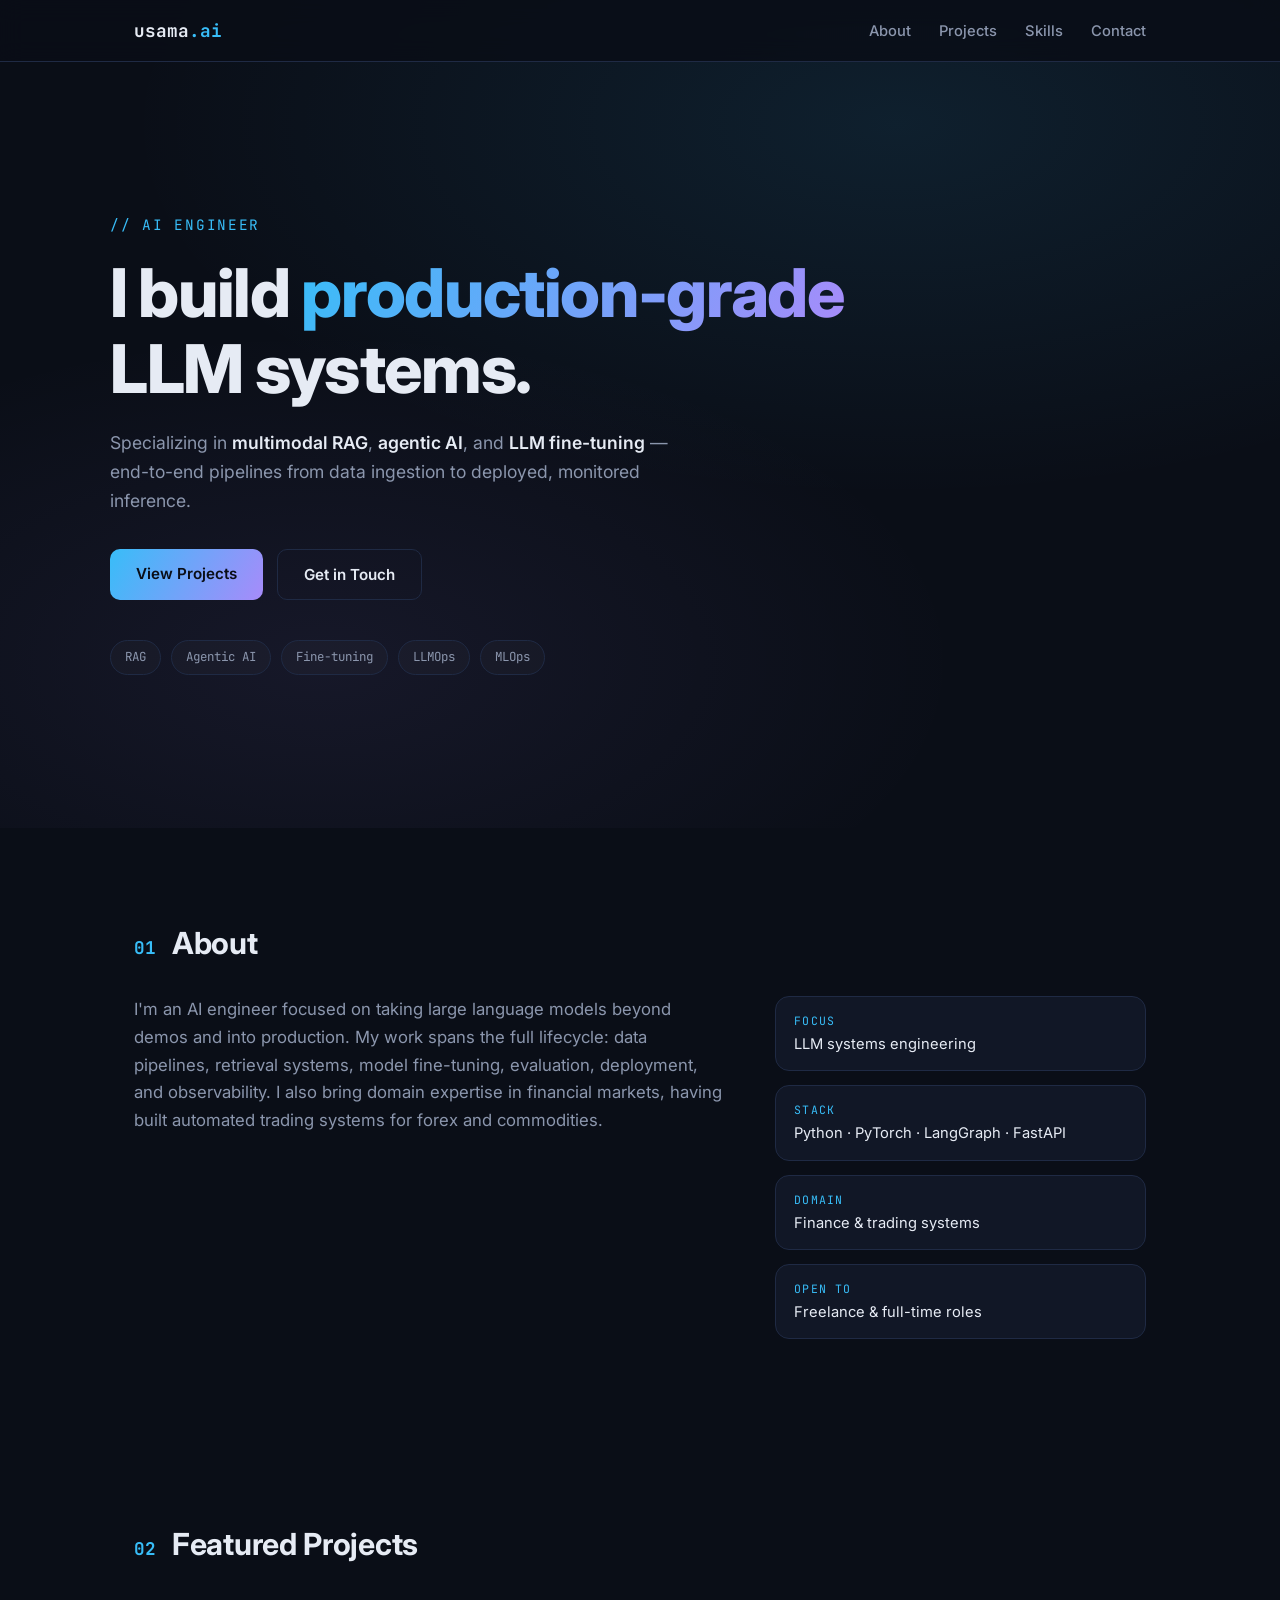
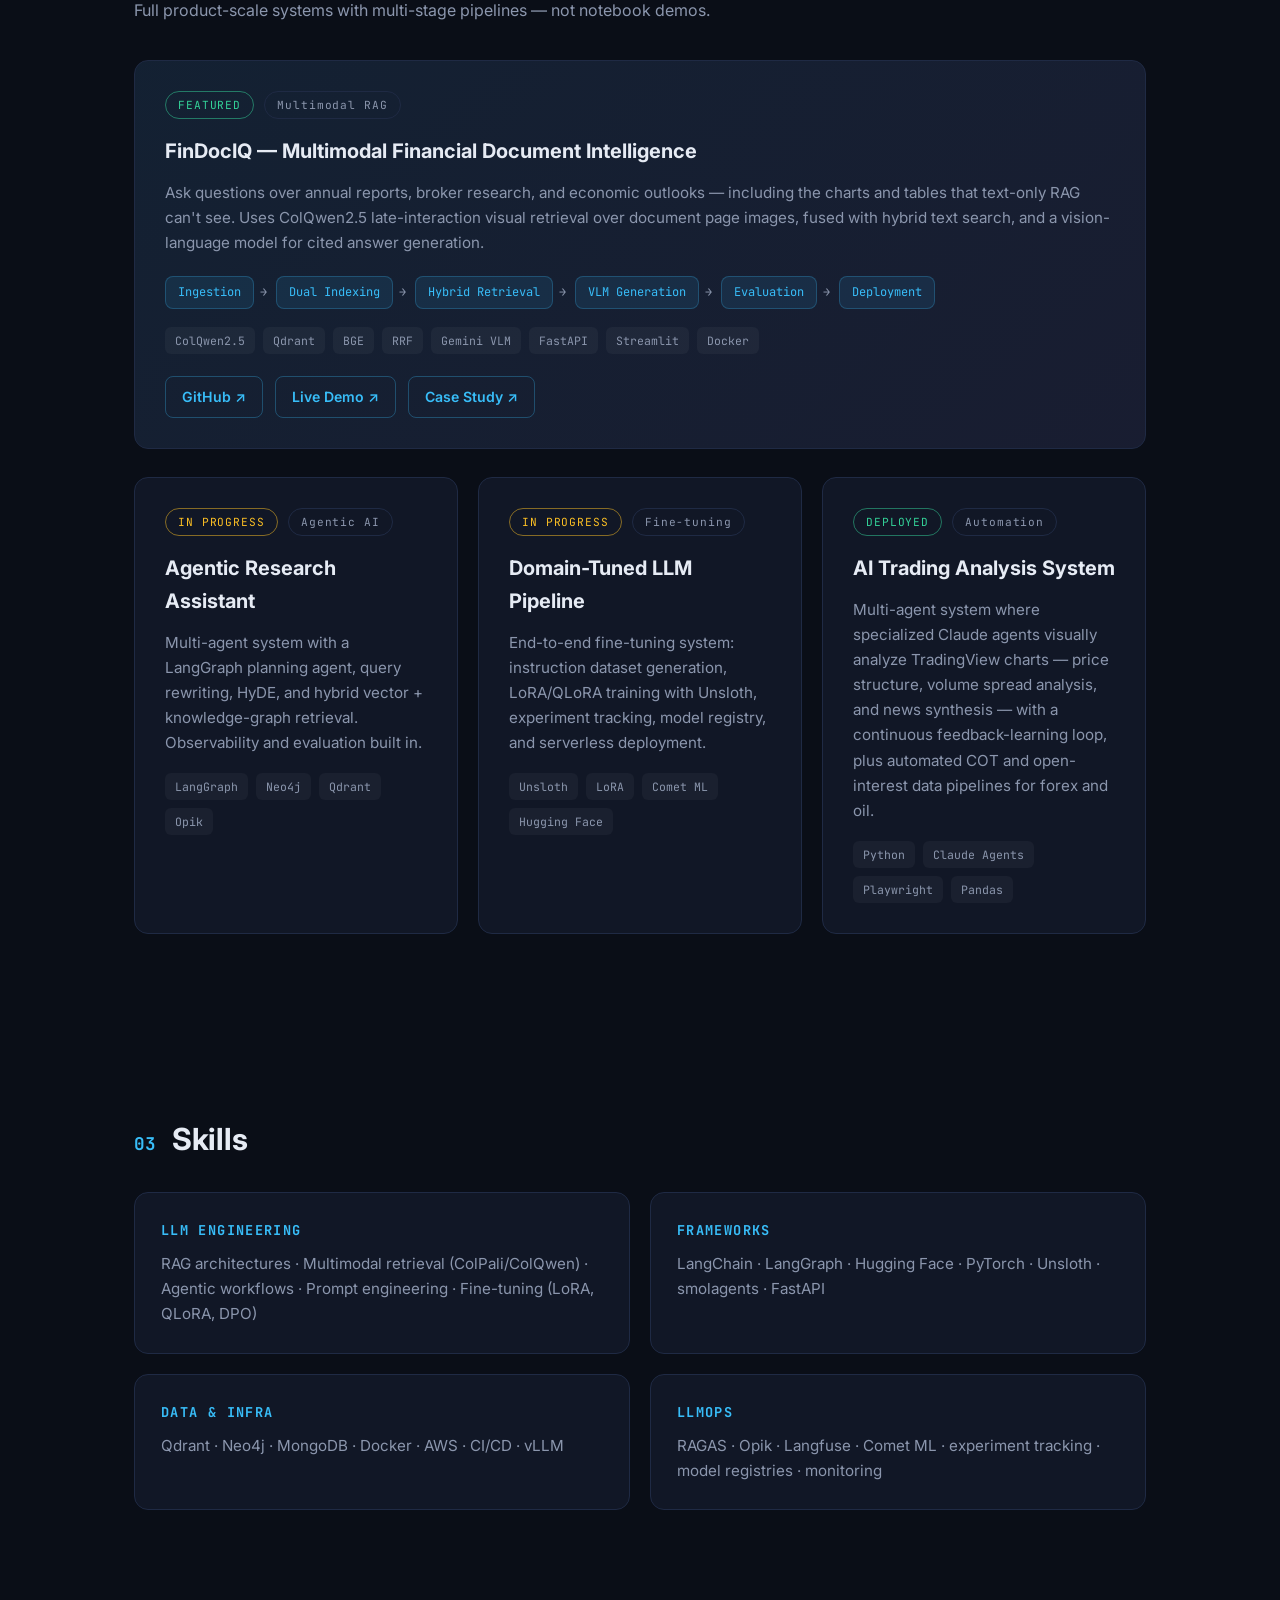
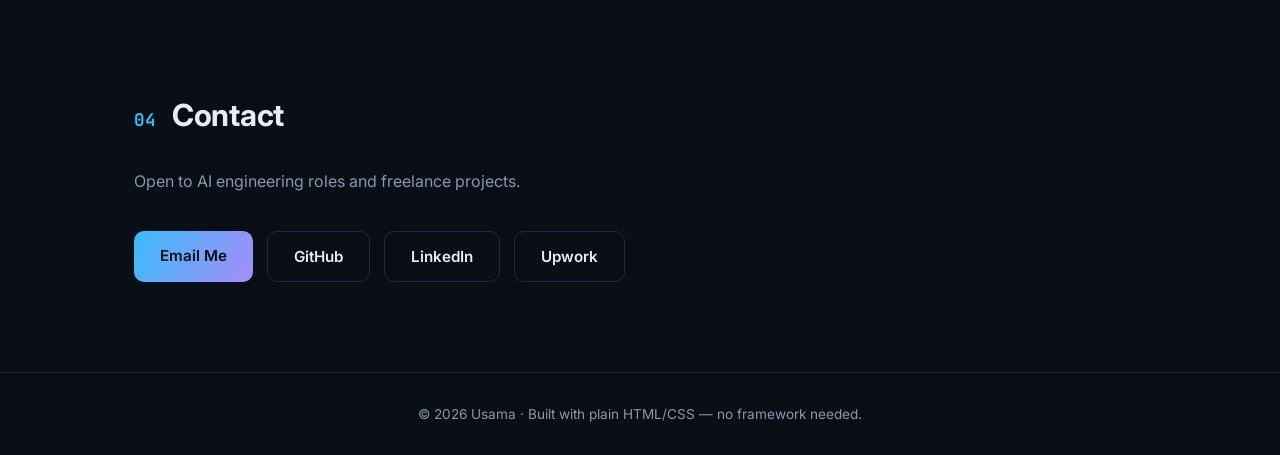
==== index.html @ 6f3069ec "Link FinDocIQ engineering case study from project card Co-Authored-By: Claude Fable 5 <noreply@anthr" ====
<!DOCTYPE html>
<html lang="en">
<head>
  <meta charset="UTF-8" />
  <meta name="viewport" content="width=device-width, initial-scale=1.0" />
  <title>Usama — AI Engineer</title>
  <meta name="description" content="AI Engineer specializing in RAG systems, agentic AI, and LLM fine-tuning. Building production-grade LLM pipelines." />
  <link rel="preconnect" href="https://fonts.googleapis.com" />
  <link rel="preconnect" href="https://fonts.gstatic.com" crossorigin />
  <link href="https://fonts.googleapis.com/css2?family=Inter:wght@400;500;600;700;800&family=JetBrains+Mono:wght@400;500&display=swap" rel="stylesheet" />
  <link rel="stylesheet" href="styles.css" />
</head>
<body>
  <nav class="nav">
    <div class="nav-inner">
      <a href="#top" class="logo">usama<span class="accent">.ai</span></a>
      <button class="nav-toggle" aria-label="Toggle menu">☰</button>
      <ul class="nav-links">
        <li><a href="#about">About</a></li>
        <li><a href="#projects">Projects</a></li>
        <li><a href="#skills">Skills</a></li>
        <li><a href="#contact">Contact</a></li>
      </ul>
    </div>
  </nav>

  <header class="hero" id="top">
    <div class="hero-inner">
      <p class="hero-kicker">// AI ENGINEER</p>
      <h1>I build <span class="gradient-text">production-grade</span><br />LLM systems.</h1>
      <p class="hero-sub">
        Specializing in <strong>multimodal RAG</strong>, <strong>agentic AI</strong>, and
        <strong>LLM fine-tuning</strong> — end-to-end pipelines from data ingestion to
        deployed, monitored inference.
      </p>
      <div class="hero-cta">
        <a href="#projects" class="btn btn-primary">View Projects</a>
        <a href="#contact" class="btn btn-ghost">Get in Touch</a>
      </div>
      <div class="hero-badges">
        <span class="chip">RAG</span>
        <span class="chip">Agentic AI</span>
        <span class="chip">Fine-tuning</span>
        <span class="chip">LLMOps</span>
        <span class="chip">MLOps</span>
      </div>
    </div>
  </header>

  <main>
    <section id="about" class="section reveal">
      <h2><span class="section-num">01</span> About</h2>
      <div class="about-grid">
        <p>
          <!-- TODO: Replace with your own bio -->
          I'm an AI engineer focused on taking large language models beyond demos and into
          production. My work spans the full lifecycle: data pipelines, retrieval systems,
          model fine-tuning, evaluation, deployment, and observability. I also bring domain
          expertise in financial markets, having built automated trading systems for forex
          and commodities.
        </p>
        <ul class="about-facts">
          <li><span class="fact-label">Focus</span> LLM systems engineering</li>
          <li><span class="fact-label">Stack</span> Python · PyTorch · LangGraph · FastAPI</li>
          <li><span class="fact-label">Domain</span> Finance &amp; trading systems</li>
          <li><span class="fact-label">Open to</span> Freelance &amp; full-time roles</li>
        </ul>
      </div>
    </section>

    <section id="projects" class="section reveal">
      <h2><span class="section-num">02</span> Featured Projects</h2>
      <p class="section-intro">
        Full product-scale systems with multi-stage pipelines — not notebook demos.
      </p>

      <article class="project project-featured">
        <div class="project-header">
          <span class="project-tag tag-live">FEATURED</span>
          <span class="project-tag">Multimodal RAG</span>
        </div>
        <h3>FinDocIQ — Multimodal Financial Document Intelligence</h3>
        <p>
          Ask questions over annual reports, broker research, and economic outlooks — including
          the charts and tables that text-only RAG can't see. Uses ColQwen2.5 late-interaction
          visual retrieval over document page images, fused with hybrid text search, and a
          vision-language model for cited answer generation.
        </p>
        <div class="pipeline">
          <span class="stage">Ingestion</span>
          <span class="stage">Dual Indexing</span>
          <span class="stage">Hybrid Retrieval</span>
          <span class="stage">VLM Generation</span>
          <span class="stage">Evaluation</span>
          <span class="stage">Deployment</span>
        </div>
        <div class="project-stack">
          <span>ColQwen2.5</span><span>Qdrant</span><span>BGE</span><span>RRF</span>
          <span>Gemini VLM</span><span>FastAPI</span><span>Streamlit</span><span>Docker</span>
        </div>
        <div class="project-links">
          <a href="https://github.com/usamahassan965/findociq" target="_blank" rel="noopener" class="link-btn">GitHub ↗</a>
          <a href="https://huggingface.co/spaces/usamahassan965/findociq-demo" target="_blank" rel="noopener" class="link-btn">Live Demo ↗</a>
          <a href="https://github.com/usamahassan965/findociq/blob/main/docs/CASE_STUDY.md" target="_blank" rel="noopener" class="link-btn">Case Study ↗</a>
        </div>
      </article>

      <div class="project-grid">
        <article class="project">
          <div class="project-header">
            <span class="project-tag tag-wip">IN PROGRESS</span>
            <span class="project-tag">Agentic AI</span>
          </div>
          <h3>Agentic Research Assistant</h3>
          <p>
            Multi-agent system with a LangGraph planning agent, query rewriting, HyDE, and
            hybrid vector + knowledge-graph retrieval. Observability and evaluation built in.
          </p>
          <div class="project-stack">
            <span>LangGraph</span><span>Neo4j</span><span>Qdrant</span><span>Opik</span>
          </div>
        </article>

        <article class="project">
          <div class="project-header">
            <span class="project-tag tag-wip">IN PROGRESS</span>
            <span class="project-tag">Fine-tuning</span>
          </div>
          <h3>Domain-Tuned LLM Pipeline</h3>
          <p>
            End-to-end fine-tuning system: instruction dataset generation, LoRA/QLoRA training
            with Unsloth, experiment tracking, model registry, and serverless deployment.
          </p>
          <div class="project-stack">
            <span>Unsloth</span><span>LoRA</span><span>Comet ML</span><span>Hugging Face</span>
          </div>
        </article>

        <article class="project">
          <div class="project-header">
            <span class="project-tag tag-live">DEPLOYED</span>
            <span class="project-tag">Automation</span>
          </div>
          <h3>AI Trading Analysis System</h3>
          <p>
            Multi-agent system where specialized Claude agents visually analyze TradingView
            charts — price structure, volume spread analysis, and news synthesis — with a
            continuous feedback-learning loop, plus automated COT and open-interest data
            pipelines for forex and oil.
          </p>
          <div class="project-stack">
            <span>Python</span><span>Claude Agents</span><span>Playwright</span><span>Pandas</span>
          </div>
        </article>
      </div>
    </section>

    <section id="skills" class="section reveal">
      <h2><span class="section-num">03</span> Skills</h2>
      <div class="skills-grid">
        <div class="skill-group">
          <h4>LLM Engineering</h4>
          <p>RAG architectures · Multimodal retrieval (ColPali/ColQwen) · Agentic workflows · Prompt engineering · Fine-tuning (LoRA, QLoRA, DPO)</p>
        </div>
        <div class="skill-group">
          <h4>Frameworks</h4>
          <p>LangChain · LangGraph · Hugging Face · PyTorch · Unsloth · smolagents · FastAPI</p>
        </div>
        <div class="skill-group">
          <h4>Data &amp; Infra</h4>
          <p>Qdrant · Neo4j · MongoDB · Docker · AWS · CI/CD · vLLM</p>
        </div>
        <div class="skill-group">
          <h4>LLMOps</h4>
          <p>RAGAS · Opik · Langfuse · Comet ML · experiment tracking · model registries · monitoring</p>
        </div>
      </div>
    </section>

    <section id="contact" class="section reveal">
      <h2><span class="section-num">04</span> Contact</h2>
      <p class="section-intro">Open to AI engineering roles and freelance projects.</p>
      <div class="contact-links">
        <a href="mailto:c2740014@gmail.com" class="btn btn-primary">Email Me</a>
        <a href="https://github.com/usamahassan965" target="_blank" rel="noopener" class="btn btn-ghost">GitHub</a>
        <a href="https://www.linkedin.com/in/usama-hassan-b589b2281/" target="_blank" rel="noopener" class="btn btn-ghost">LinkedIn</a>
        <a href="https://www.upwork.com/freelancers/~01e6ebaa671795326c" target="_blank" rel="noopener" class="btn btn-ghost">Upwork</a>
      </div>
    </section>
  </main>

  <footer class="footer">
    <p>© <span id="year"></span> Usama · Built with plain HTML/CSS — no framework needed.</p>
  </footer>

  <script src="script.js"></script>
</body>
</html>
---- styles.css ----
:root {
  --bg: #0a0e17;
  --bg-card: #111726;
  --bg-card-hover: #151d30;
  --border: #1f2a44;
  --text: #e6ebf4;
  --text-dim: #8b96ad;
  --accent: #38bdf8;
  --accent-2: #a78bfa;
  --gradient: linear-gradient(120deg, #38bdf8, #a78bfa);
  --mono: "JetBrains Mono", monospace;
  --radius: 14px;
}

* { margin: 0; padding: 0; box-sizing: border-box; }

html { scroll-behavior: smooth; }

body {
  background: var(--bg);
  color: var(--text);
  font-family: "Inter", system-ui, sans-serif;
  line-height: 1.65;
  -webkit-font-smoothing: antialiased;
}

.accent { color: var(--accent); }

.gradient-text {
  background: var(--gradient);
  -webkit-background-clip: text;
  background-clip: text;
  color: transparent;
}

/* ---------- Nav ---------- */
.nav {
  position: fixed;
  top: 0; left: 0; right: 0;
  z-index: 100;
  background: rgba(10, 14, 23, 0.85);
  backdrop-filter: blur(12px);
  border-bottom: 1px solid var(--border);
}

.nav-inner {
  max-width: 1060px;
  margin: 0 auto;
  padding: 16px 24px;
  display: flex;
  align-items: center;
  justify-content: space-between;
}

.logo {
  font-family: var(--mono);
  font-weight: 700;
  font-size: 1.1rem;
  color: var(--text);
  text-decoration: none;
}

.nav-links {
  display: flex;
  gap: 28px;
  list-style: none;
}

.nav-links a {
  color: var(--text-dim);
  text-decoration: none;
  font-size: 0.92rem;
  font-weight: 500;
  transition: color 0.2s;
}

.nav-links a:hover { color: var(--accent); }

.nav-toggle {
  display: none;
  background: none;
  border: none;
  color: var(--text);
  font-size: 1.4rem;
  cursor: pointer;
}

/* ---------- Hero ---------- */
.hero {
  min-height: 92vh;
  display: flex;
  align-items: center;
  padding: 120px 24px 60px;
  background:
    radial-gradient(ellipse 60% 45% at 70% 15%, rgba(56, 189, 248, 0.10), transparent),
    radial-gradient(ellipse 50% 40% at 25% 80%, rgba(167, 139, 250, 0.08), transparent);
}

.hero-inner { max-width: 1060px; margin: 0 auto; width: 100%; }

.hero-kicker {
  font-family: var(--mono);
  color: var(--accent);
  font-size: 0.9rem;
  letter-spacing: 0.12em;
  margin-bottom: 18px;
}

.hero h1 {
  font-size: clamp(2.4rem, 6vw, 4.2rem);
  font-weight: 800;
  line-height: 1.12;
  letter-spacing: -0.02em;
}

.hero-sub {
  margin-top: 22px;
  max-width: 560px;
  color: var(--text-dim);
  font-size: 1.1rem;
}

.hero-sub strong { color: var(--text); font-weight: 600; }

.hero-cta { margin-top: 34px; display: flex; gap: 14px; flex-wrap: wrap; }

.btn {
  display: inline-block;
  padding: 12px 26px;
  border-radius: 10px;
  font-weight: 600;
  font-size: 0.95rem;
  text-decoration: none;
  transition: transform 0.15s, box-shadow 0.15s, background 0.2s;
}

.btn-primary {
  background: var(--gradient);
  color: #0a0e17;
}

.btn-primary:hover {
  transform: translateY(-2px);
  box-shadow: 0 8px 24px rgba(56, 189, 248, 0.3);
}

.btn-ghost {
  border: 1px solid var(--border);
  color: var(--text);
}

.btn-ghost:hover { border-color: var(--accent); color: var(--accent); }

.hero-badges { margin-top: 40px; display: flex; gap: 10px; flex-wrap: wrap; }

.chip {
  font-family: var(--mono);
  font-size: 0.78rem;
  padding: 6px 14px;
  border-radius: 999px;
  border: 1px solid var(--border);
  color: var(--text-dim);
  background: rgba(255, 255, 255, 0.02);
}

/* ---------- Sections ---------- */
.section {
  max-width: 1060px;
  margin: 0 auto;
  padding: 90px 24px;
}

.section h2 {
  font-size: 1.9rem;
  font-weight: 700;
  margin-bottom: 28px;
  letter-spacing: -0.01em;
}

.section-num {
  font-family: var(--mono);
  color: var(--accent);
  font-size: 1.1rem;
  margin-right: 10px;
}

.section-intro { color: var(--text-dim); margin-bottom: 36px; max-width: 620px; }

/* ---------- About ---------- */
.about-grid {
  display: grid;
  grid-template-columns: 1.6fr 1fr;
  gap: 48px;
  align-items: start;
}

.about-grid > p { color: var(--text-dim); font-size: 1.05rem; }

.about-facts { list-style: none; display: grid; gap: 14px; }

.about-facts li {
  padding: 14px 18px;
  background: var(--bg-card);
  border: 1px solid var(--border);
  border-radius: var(--radius);
  font-size: 0.92rem;
}

.fact-label {
  display: block;
  font-family: var(--mono);
  font-size: 0.72rem;
  text-transform: uppercase;
  letter-spacing: 0.1em;
  color: var(--accent);
  margin-bottom: 2px;
}

/* ---------- Projects ---------- */
.project {
  background: var(--bg-card);
  border: 1px solid var(--border);
  border-radius: var(--radius);
  padding: 30px;
  transition: border-color 0.2s, background 0.2s, transform 0.2s;
}

.project:hover {
  border-color: rgba(56, 189, 248, 0.4);
  background: var(--bg-card-hover);
  transform: translateY(-3px);
}

.project-featured {
  margin-bottom: 28px;
  background: linear-gradient(140deg, rgba(56, 189, 248, 0.06), rgba(167, 139, 250, 0.05)), var(--bg-card);
}

.project-grid {
  display: grid;
  grid-template-columns: repeat(3, 1fr);
  gap: 20px;
}

.project-header { display: flex; gap: 10px; margin-bottom: 16px; flex-wrap: wrap; }

.project-tag {
  font-family: var(--mono);
  font-size: 0.7rem;
  letter-spacing: 0.08em;
  padding: 4px 12px;
  border-radius: 999px;
  border: 1px solid var(--border);
  color: var(--text-dim);
}

.tag-live { border-color: rgba(52, 211, 153, 0.5); color: #34d399; }
.tag-wip { border-color: rgba(251, 191, 36, 0.5); color: #fbbf24; }

.project h3 { font-size: 1.25rem; font-weight: 700; margin-bottom: 12px; }

.project p { color: var(--text-dim); font-size: 0.95rem; }

.pipeline {
  display: flex;
  flex-wrap: wrap;
  gap: 8px;
  margin-top: 20px;
  align-items: center;
}

.stage {
  font-family: var(--mono);
  font-size: 0.75rem;
  padding: 6px 12px;
  border-radius: 8px;
  background: rgba(56, 189, 248, 0.1);
  border: 1px solid rgba(56, 189, 248, 0.25);
  color: var(--accent);
  position: relative;
}

.stage:not(:last-child)::after {
  content: "→";
  position: absolute;
  right: -14px;
  color: var(--text-dim);
}

.stage:not(:last-child) { margin-right: 14px; }

.project-stack {
  display: flex;
  flex-wrap: wrap;
  gap: 8px;
  margin-top: 18px;
}

.project-stack span {
  font-family: var(--mono);
  font-size: 0.72rem;
  padding: 4px 10px;
  border-radius: 6px;
  background: rgba(255, 255, 255, 0.04);
  color: var(--text-dim);
}

.project-links { margin-top: 22px; display: flex; gap: 12px; }

.link-btn {
  font-size: 0.88rem;
  font-weight: 600;
  color: var(--accent);
  text-decoration: none;
  padding: 8px 16px;
  border: 1px solid rgba(56, 189, 248, 0.3);
  border-radius: 8px;
  transition: background 0.2s;
}

.link-btn:hover { background: rgba(56, 189, 248, 0.1); }

/* ---------- Skills ---------- */
.skills-grid {
  display: grid;
  grid-template-columns: repeat(2, 1fr);
  gap: 20px;
}

.skill-group {
  background: var(--bg-card);
  border: 1px solid var(--border);
  border-radius: var(--radius);
  padding: 26px;
}

.skill-group h4 {
  font-family: var(--mono);
  font-size: 0.85rem;
  text-transform: uppercase;
  letter-spacing: 0.1em;
  color: var(--accent);
  margin-bottom: 10px;
}

.skill-group p { color: var(--text-dim); font-size: 0.95rem; }

/* ---------- Contact / Footer ---------- */
.contact-links { display: flex; gap: 14px; flex-wrap: wrap; }

.footer {
  border-top: 1px solid var(--border);
  padding: 30px 24px;
  text-align: center;
  color: var(--text-dim);
  font-size: 0.85rem;
}

/* ---------- Reveal animation ---------- */
.reveal {
  opacity: 0;
  transform: translateY(24px);
  transition: opacity 0.6s ease, transform 0.6s ease;
}

.reveal.visible { opacity: 1; transform: none; }

/* ---------- Responsive ---------- */
@media (max-width: 860px) {
  .project-grid { grid-template-columns: 1fr; }
  .about-grid { grid-template-columns: 1fr; gap: 28px; }
  .skills-grid { grid-template-columns: 1fr; }

  .nav-toggle { display: block; }

  .nav-links {
    display: none;
    position: absolute;
    top: 100%;
    left: 0; right: 0;
    flex-direction: column;
    gap: 0;
    background: var(--bg);
    border-bottom: 1px solid var(--border);
    padding: 8px 0;
  }

  .nav-links.open { display: flex; }

  .nav-links li a {
    display: block;
    padding: 14px 24px;
  }
}
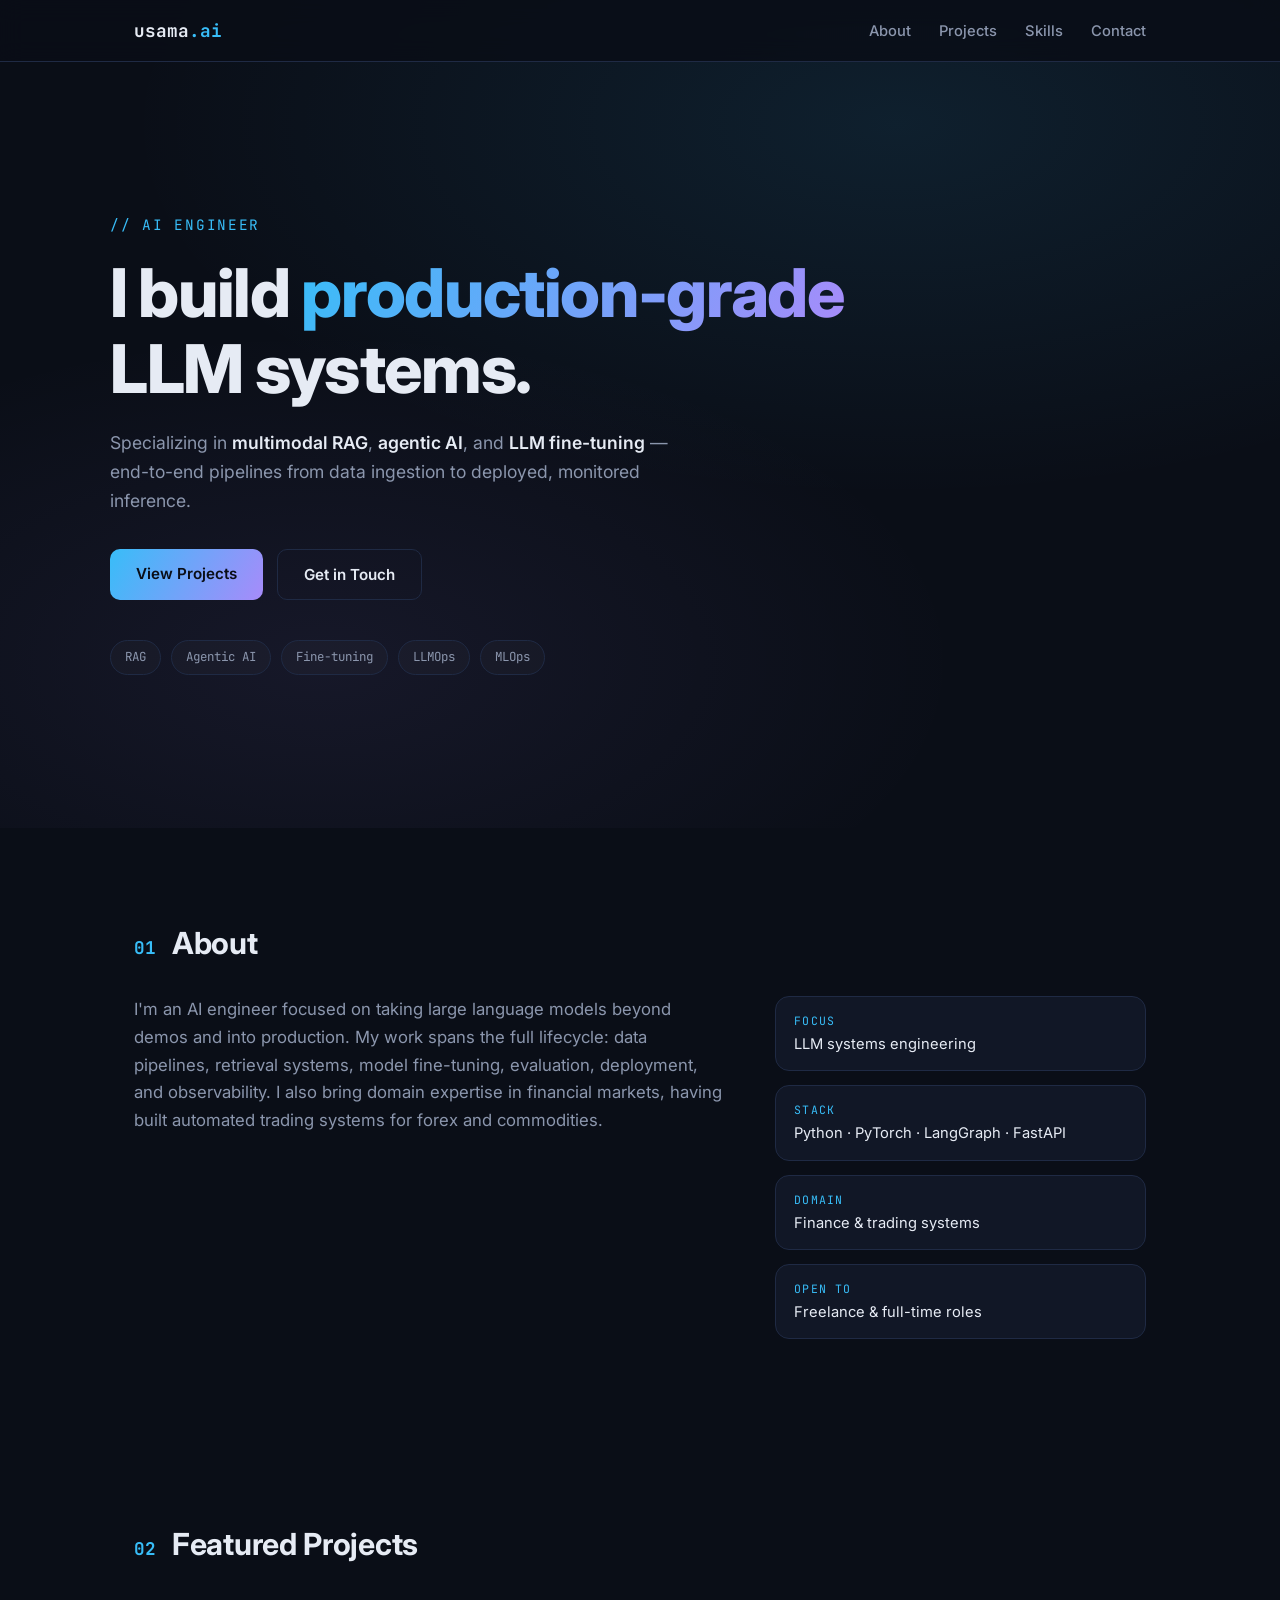
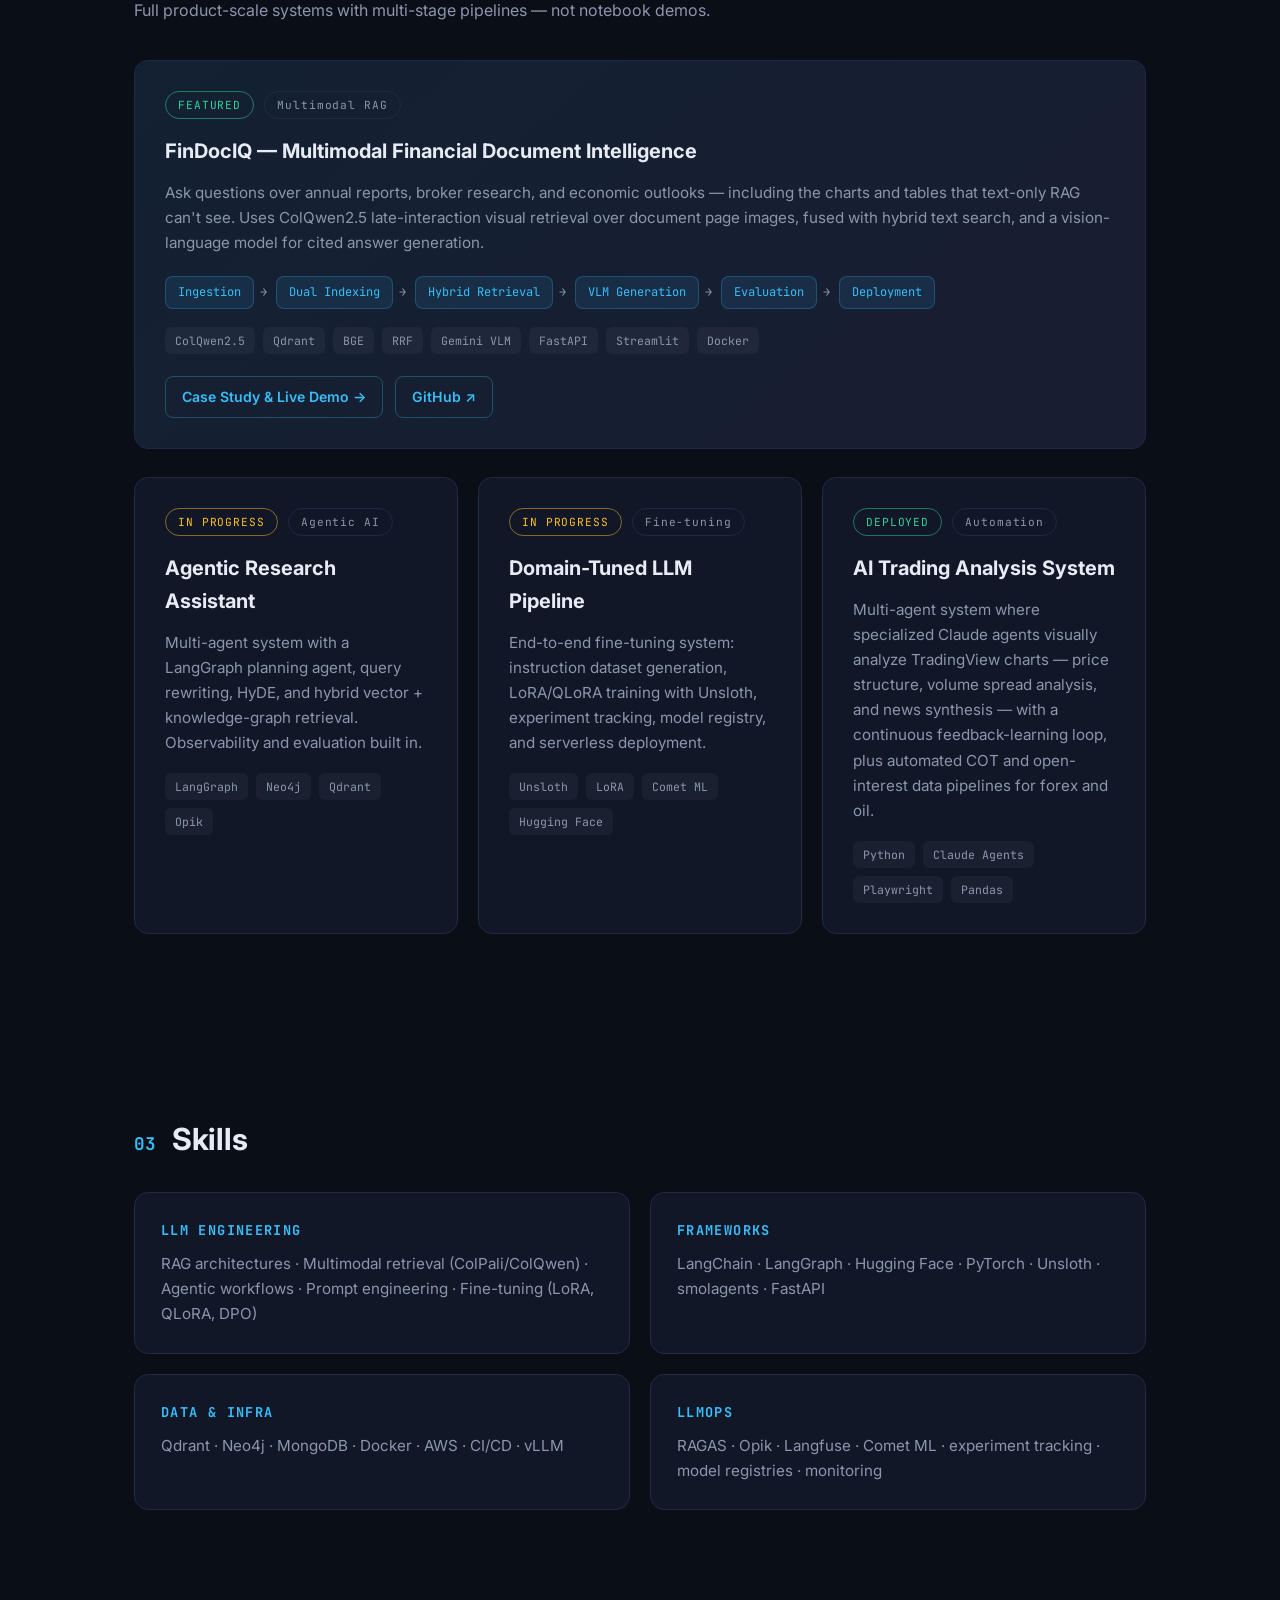
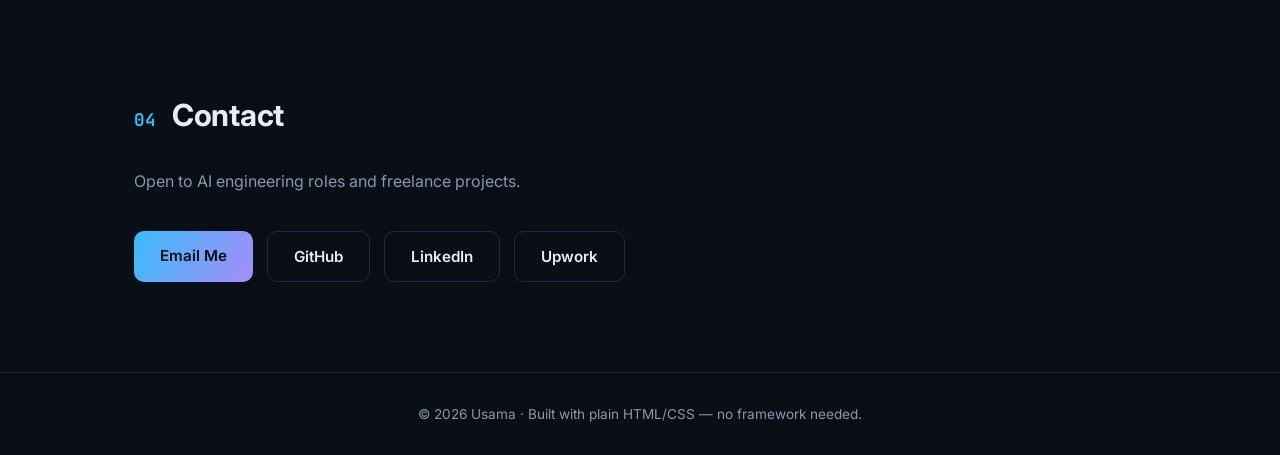
==== commit dc41df32: "Add dedicated FinDocIQ project page with embedded demo and case study Full engineering case study (o" ====
--- a/index.html
+++ b/index.html
@@ -99,9 +99,8 @@
           <span>Gemini VLM</span><span>FastAPI</span><span>Streamlit</span><span>Docker</span>
         </div>
         <div class="project-links">
+          <a href="findociq.html" class="link-btn">Case Study &amp; Live Demo →</a>
           <a href="https://github.com/usamahassan965/findociq" target="_blank" rel="noopener" class="link-btn">GitHub ↗</a>
-          <a href="https://huggingface.co/spaces/usamahassan965/findociq-demo" target="_blank" rel="noopener" class="link-btn">Live Demo ↗</a>
-          <a href="https://github.com/usamahassan965/findociq/blob/main/docs/CASE_STUDY.md" target="_blank" rel="noopener" class="link-btn">Case Study ↗</a>
         </div>
       </article>
 
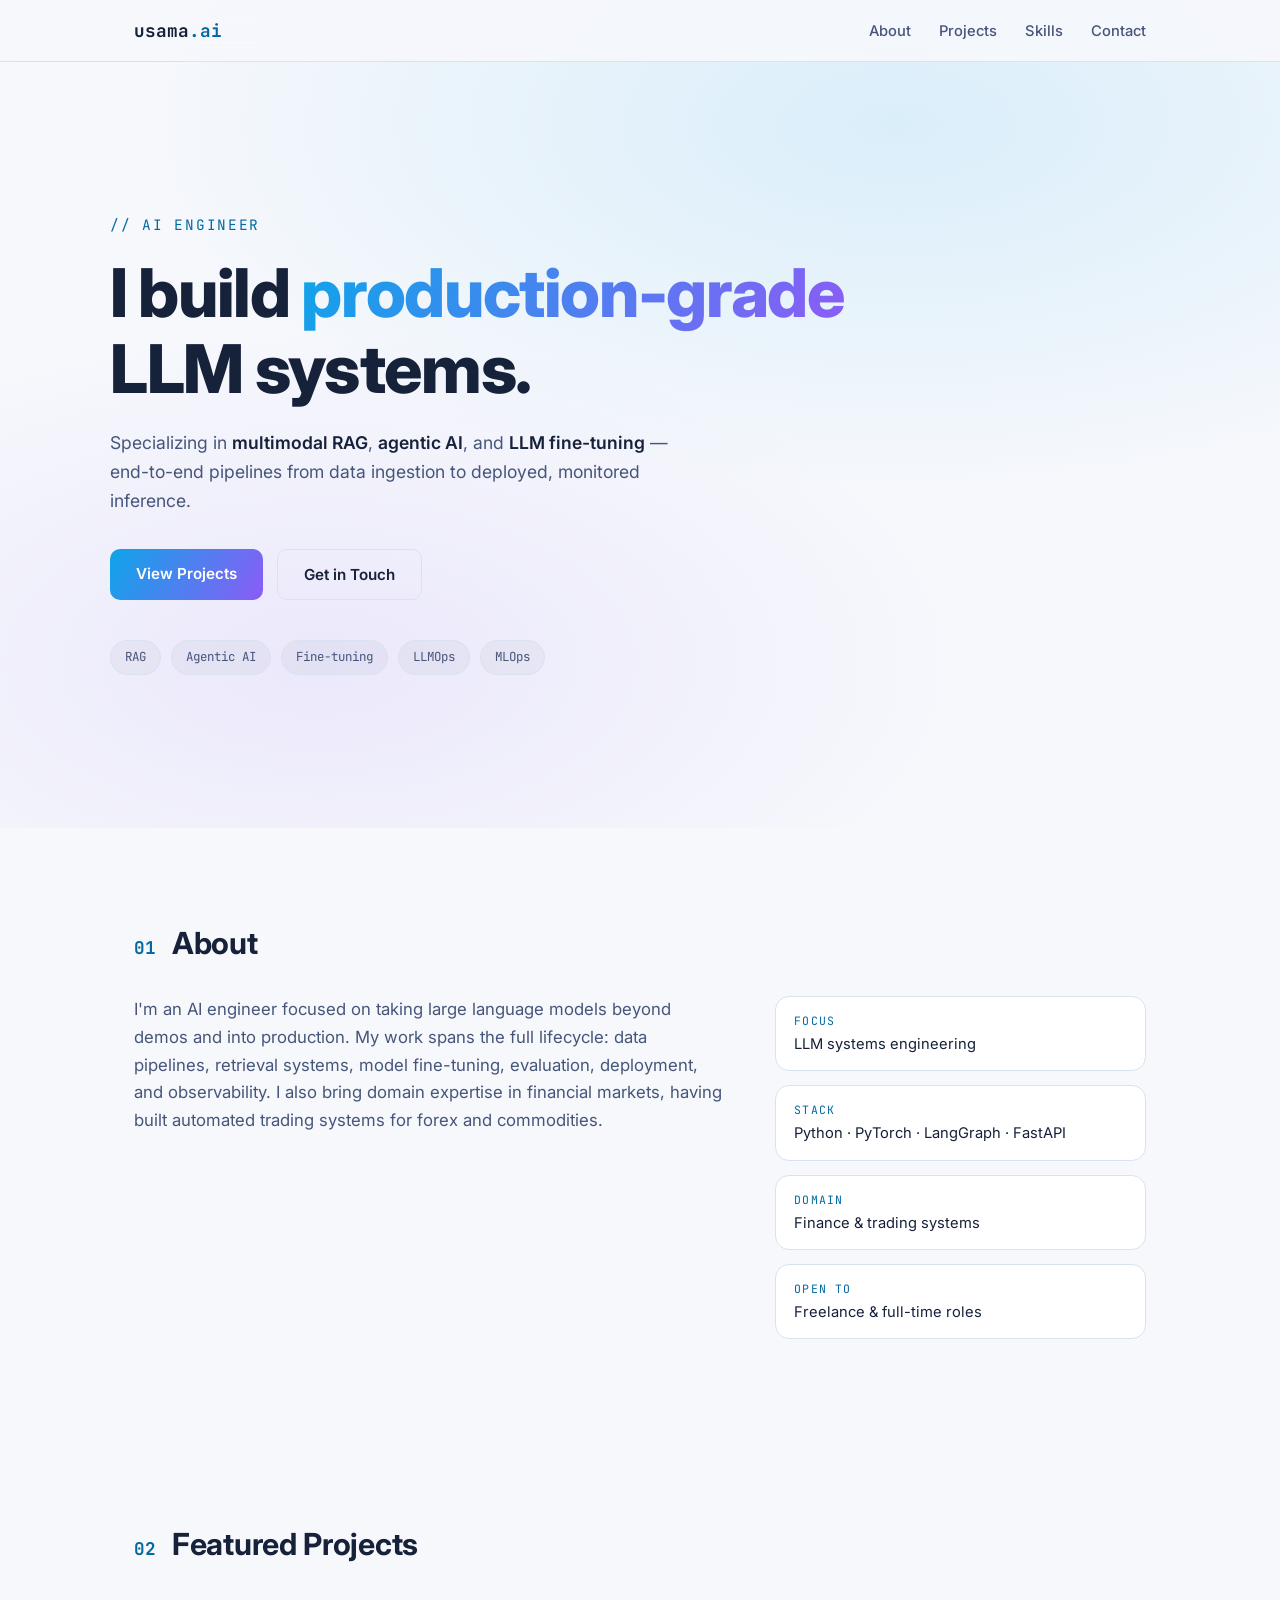
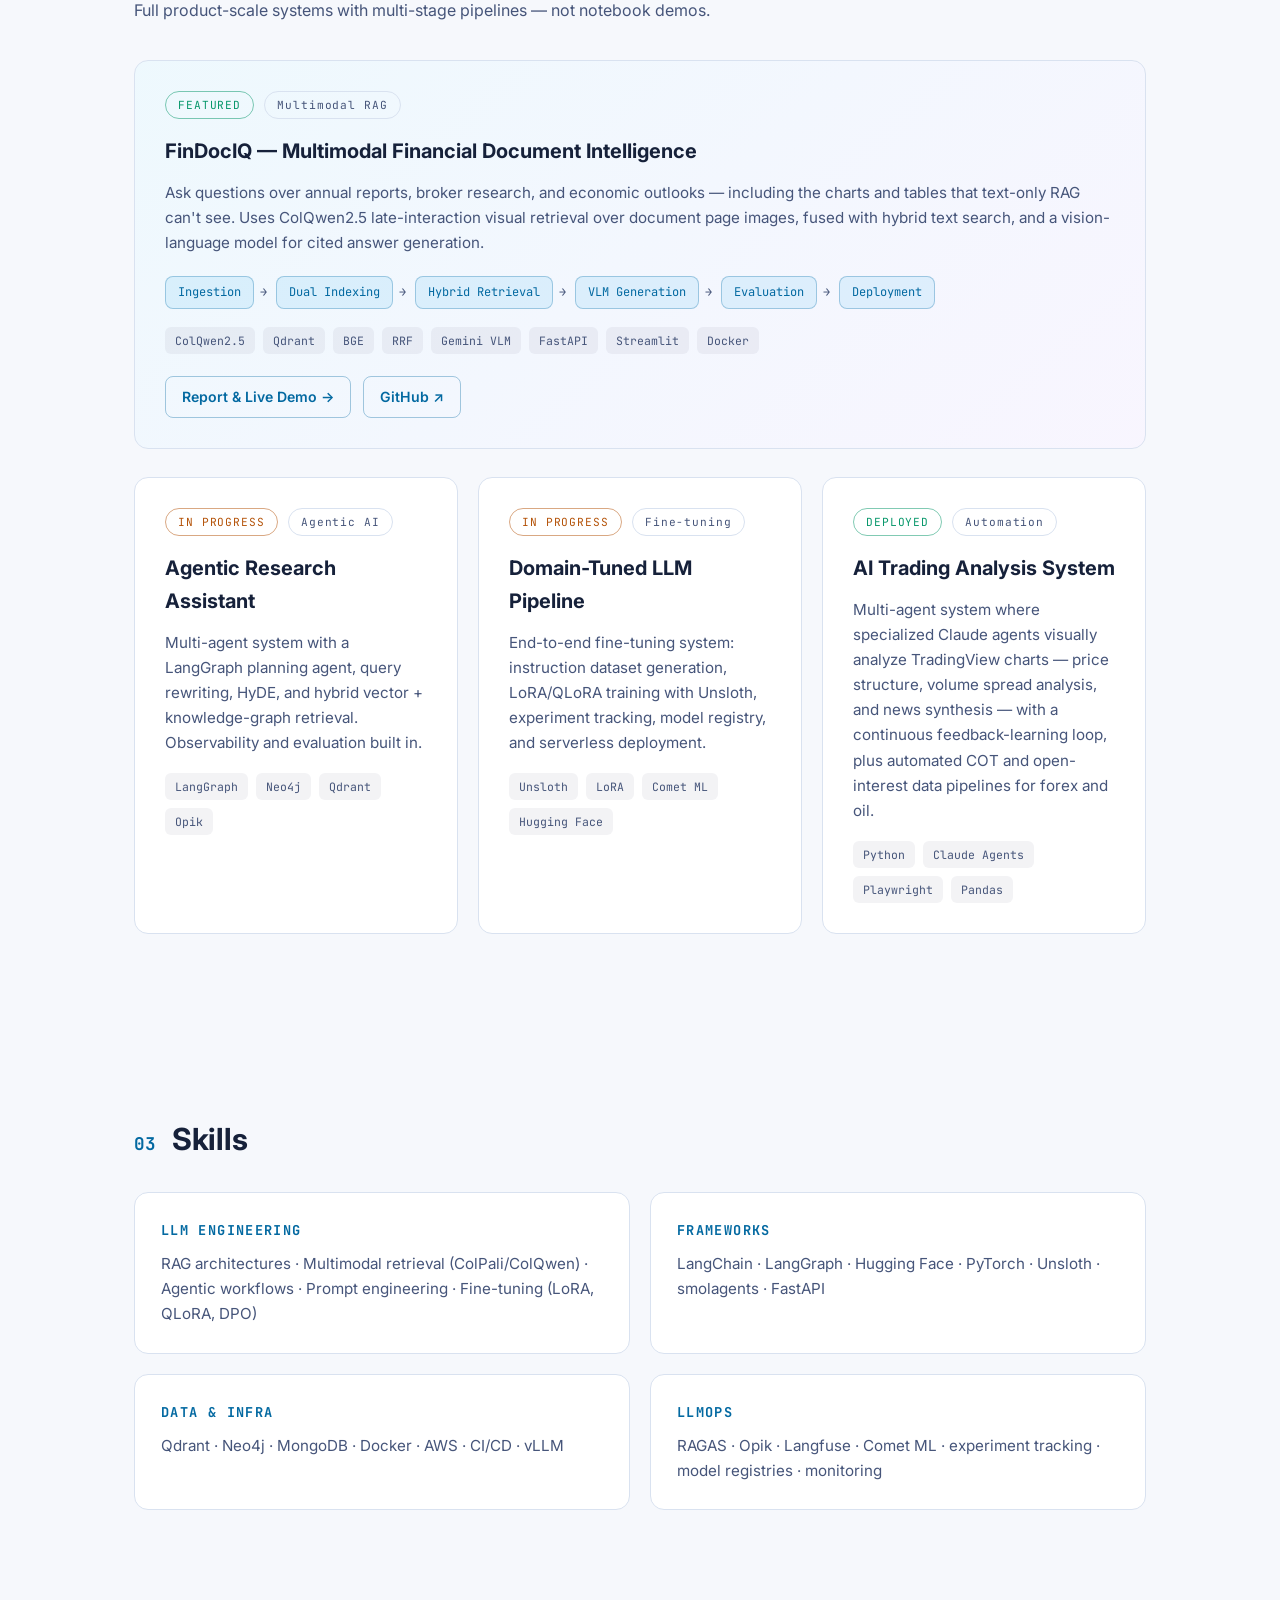
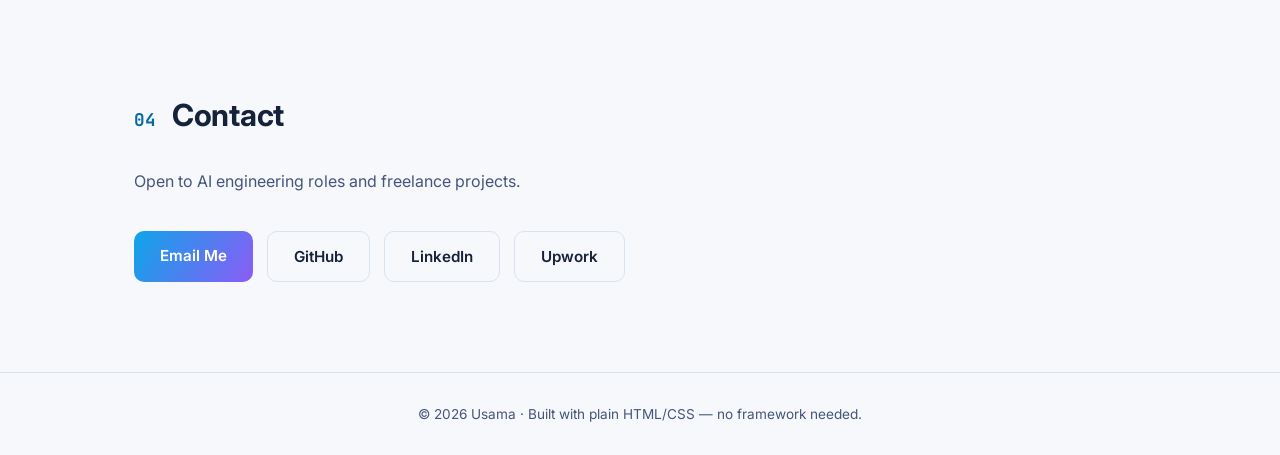
==== commit 11d3beca: "Switch to bright light theme, add workflow diagram, rename Case Study to Report Light readable palet" ====
--- a/index.html
+++ b/index.html
@@ -99,7 +99,7 @@
           <span>Gemini VLM</span><span>FastAPI</span><span>Streamlit</span><span>Docker</span>
         </div>
         <div class="project-links">
-          <a href="findociq.html" class="link-btn">Case Study &amp; Live Demo →</a>
+          <a href="findociq.html" class="link-btn">Report &amp; Live Demo →</a>
           <a href="https://github.com/usamahassan965/findociq" target="_blank" rel="noopener" class="link-btn">GitHub ↗</a>
         </div>
       </article>
--- a/styles.css
+++ b/styles.css
@@ -1,13 +1,13 @@
 :root {
-  --bg: #0a0e17;
-  --bg-card: #111726;
-  --bg-card-hover: #151d30;
-  --border: #1f2a44;
-  --text: #e6ebf4;
-  --text-dim: #8b96ad;
-  --accent: #38bdf8;
-  --accent-2: #a78bfa;
-  --gradient: linear-gradient(120deg, #38bdf8, #a78bfa);
+  --bg: #f6f8fc;
+  --bg-card: #ffffff;
+  --bg-card-hover: #eef3fb;
+  --border: #d9e2f0;
+  --text: #16213a;
+  --text-dim: #46557a;
+  --accent: #0369a1;
+  --accent-2: #7c3aed;
+  --gradient: linear-gradient(120deg, #0ea5e9, #8b5cf6);
   --mono: "JetBrains Mono", monospace;
   --radius: 14px;
 }
@@ -38,7 +38,7 @@
   position: fixed;
   top: 0; left: 0; right: 0;
   z-index: 100;
-  background: rgba(10, 14, 23, 0.85);
+  background: rgba(246, 248, 252, 0.88);
   backdrop-filter: blur(12px);
   border-bottom: 1px solid var(--border);
 }
@@ -92,8 +92,8 @@
   align-items: center;
   padding: 120px 24px 60px;
   background:
-    radial-gradient(ellipse 60% 45% at 70% 15%, rgba(56, 189, 248, 0.10), transparent),
-    radial-gradient(ellipse 50% 40% at 25% 80%, rgba(167, 139, 250, 0.08), transparent);
+    radial-gradient(ellipse 60% 45% at 70% 15%, rgba(14, 165, 233, 0.12), transparent),
+    radial-gradient(ellipse 50% 40% at 25% 80%, rgba(139, 92, 246, 0.10), transparent);
 }
 
 .hero-inner { max-width: 1060px; margin: 0 auto; width: 100%; }
@@ -136,12 +136,12 @@
 
 .btn-primary {
   background: var(--gradient);
-  color: #0a0e17;
+  color: #ffffff;
 }
 
 .btn-primary:hover {
   transform: translateY(-2px);
-  box-shadow: 0 8px 24px rgba(56, 189, 248, 0.3);
+  box-shadow: 0 8px 24px rgba(14, 165, 233, 0.35);
 }
 
 .btn-ghost {
@@ -160,7 +160,7 @@
   border-radius: 999px;
   border: 1px solid var(--border);
   color: var(--text-dim);
-  background: rgba(255, 255, 255, 0.02);
+  background: rgba(22, 33, 58, 0.04);
 }
 
 /* ---------- Sections ---------- */
@@ -226,14 +226,14 @@
 }
 
 .project:hover {
-  border-color: rgba(56, 189, 248, 0.4);
+  border-color: rgba(3, 105, 161, 0.45);
   background: var(--bg-card-hover);
   transform: translateY(-3px);
 }
 
 .project-featured {
   margin-bottom: 28px;
-  background: linear-gradient(140deg, rgba(56, 189, 248, 0.06), rgba(167, 139, 250, 0.05)), var(--bg-card);
+  background: linear-gradient(140deg, rgba(14, 165, 233, 0.07), rgba(139, 92, 246, 0.06)), var(--bg-card);
 }
 
 .project-grid {
@@ -254,8 +254,8 @@
   color: var(--text-dim);
 }
 
-.tag-live { border-color: rgba(52, 211, 153, 0.5); color: #34d399; }
-.tag-wip { border-color: rgba(251, 191, 36, 0.5); color: #fbbf24; }
+.tag-live { border-color: rgba(5, 150, 105, 0.5); color: #059669; }
+.tag-wip { border-color: rgba(180, 83, 9, 0.5); color: #b45309; }
 
 .project h3 { font-size: 1.25rem; font-weight: 700; margin-bottom: 12px; }
 
@@ -274,8 +274,8 @@
   font-size: 0.75rem;
   padding: 6px 12px;
   border-radius: 8px;
-  background: rgba(56, 189, 248, 0.1);
-  border: 1px solid rgba(56, 189, 248, 0.25);
+  background: rgba(14, 165, 233, 0.10);
+  border: 1px solid rgba(3, 105, 161, 0.30);
   color: var(--accent);
   position: relative;
 }
@@ -301,7 +301,7 @@
   font-size: 0.72rem;
   padding: 4px 10px;
   border-radius: 6px;
-  background: rgba(255, 255, 255, 0.04);
+  background: rgba(22, 33, 58, 0.05);
   color: var(--text-dim);
 }
 
@@ -313,12 +313,12 @@
   color: var(--accent);
   text-decoration: none;
   padding: 8px 16px;
-  border: 1px solid rgba(56, 189, 248, 0.3);
+  border: 1px solid rgba(3, 105, 161, 0.35);
   border-radius: 8px;
   transition: background 0.2s;
 }
 
-.link-btn:hover { background: rgba(56, 189, 248, 0.1); }
+.link-btn:hover { background: rgba(14, 165, 233, 0.10); }
 
 /* ---------- Skills ---------- */
 .skills-grid {
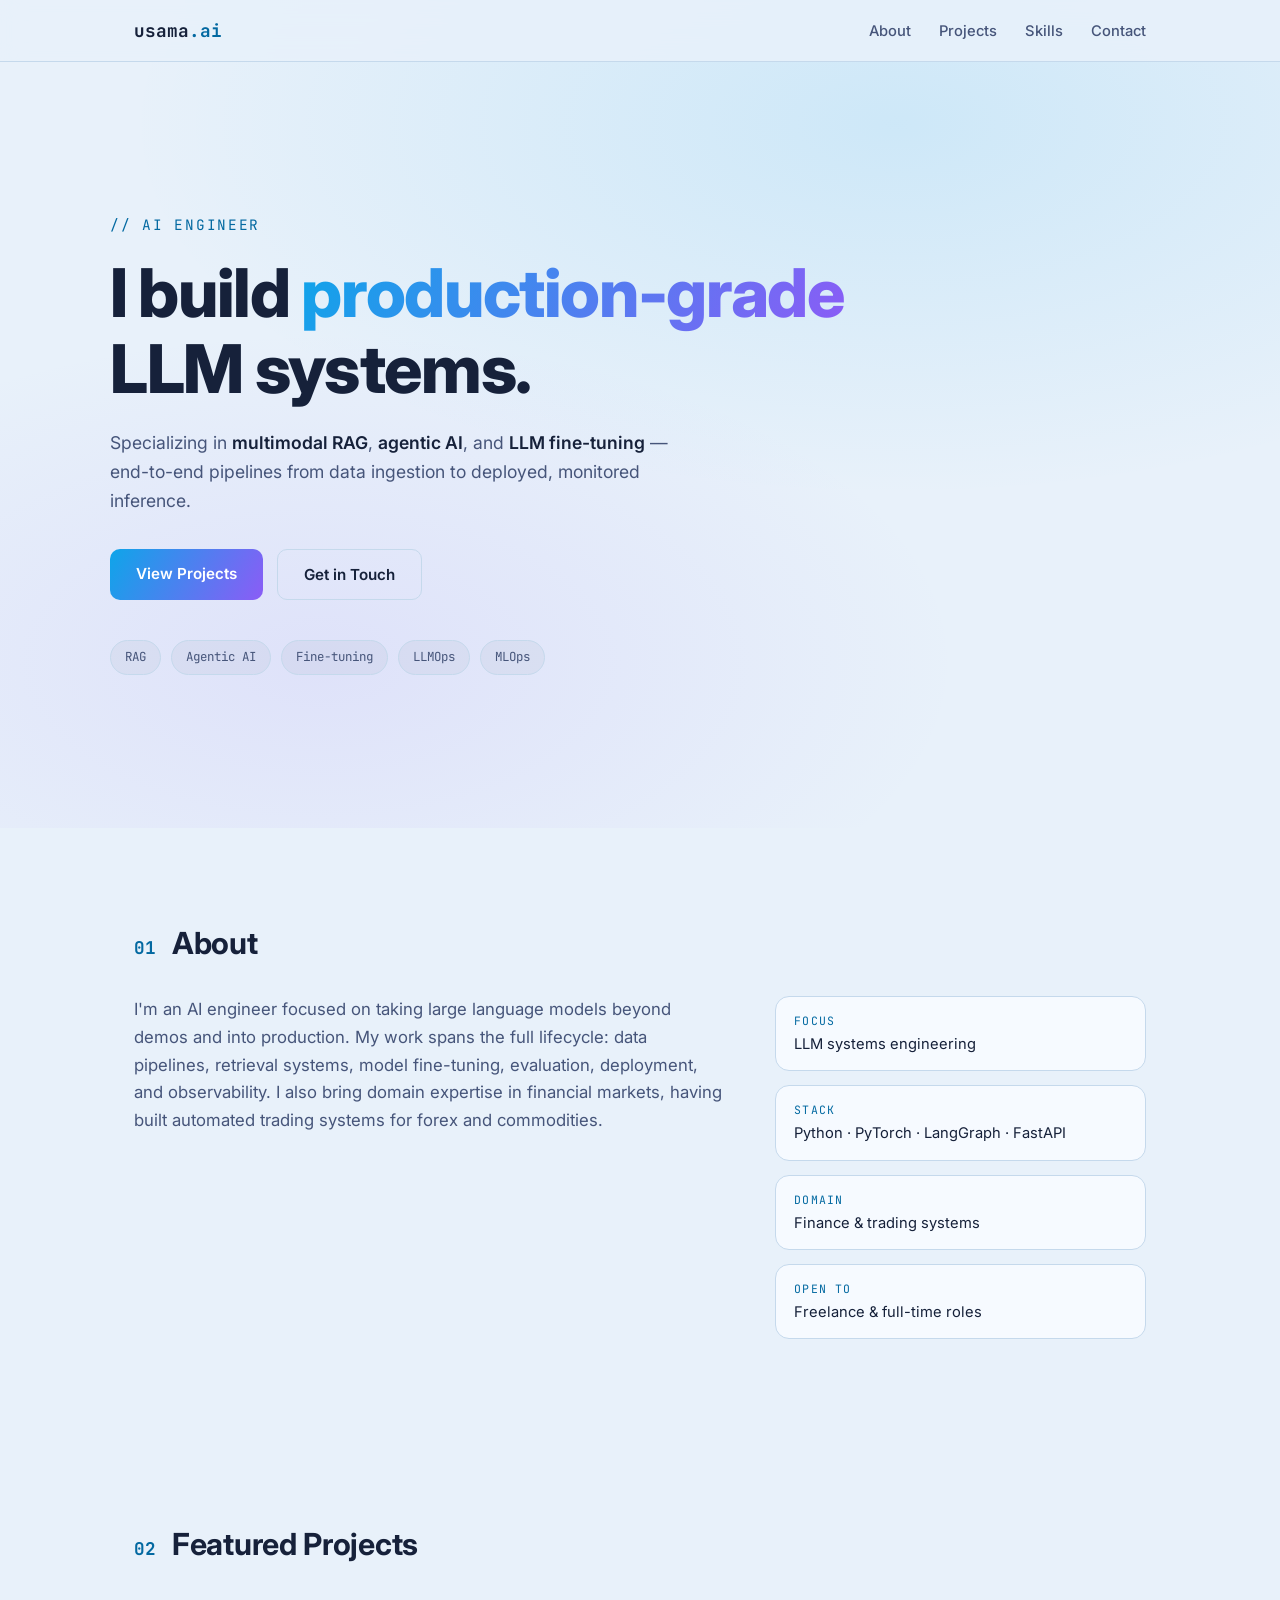
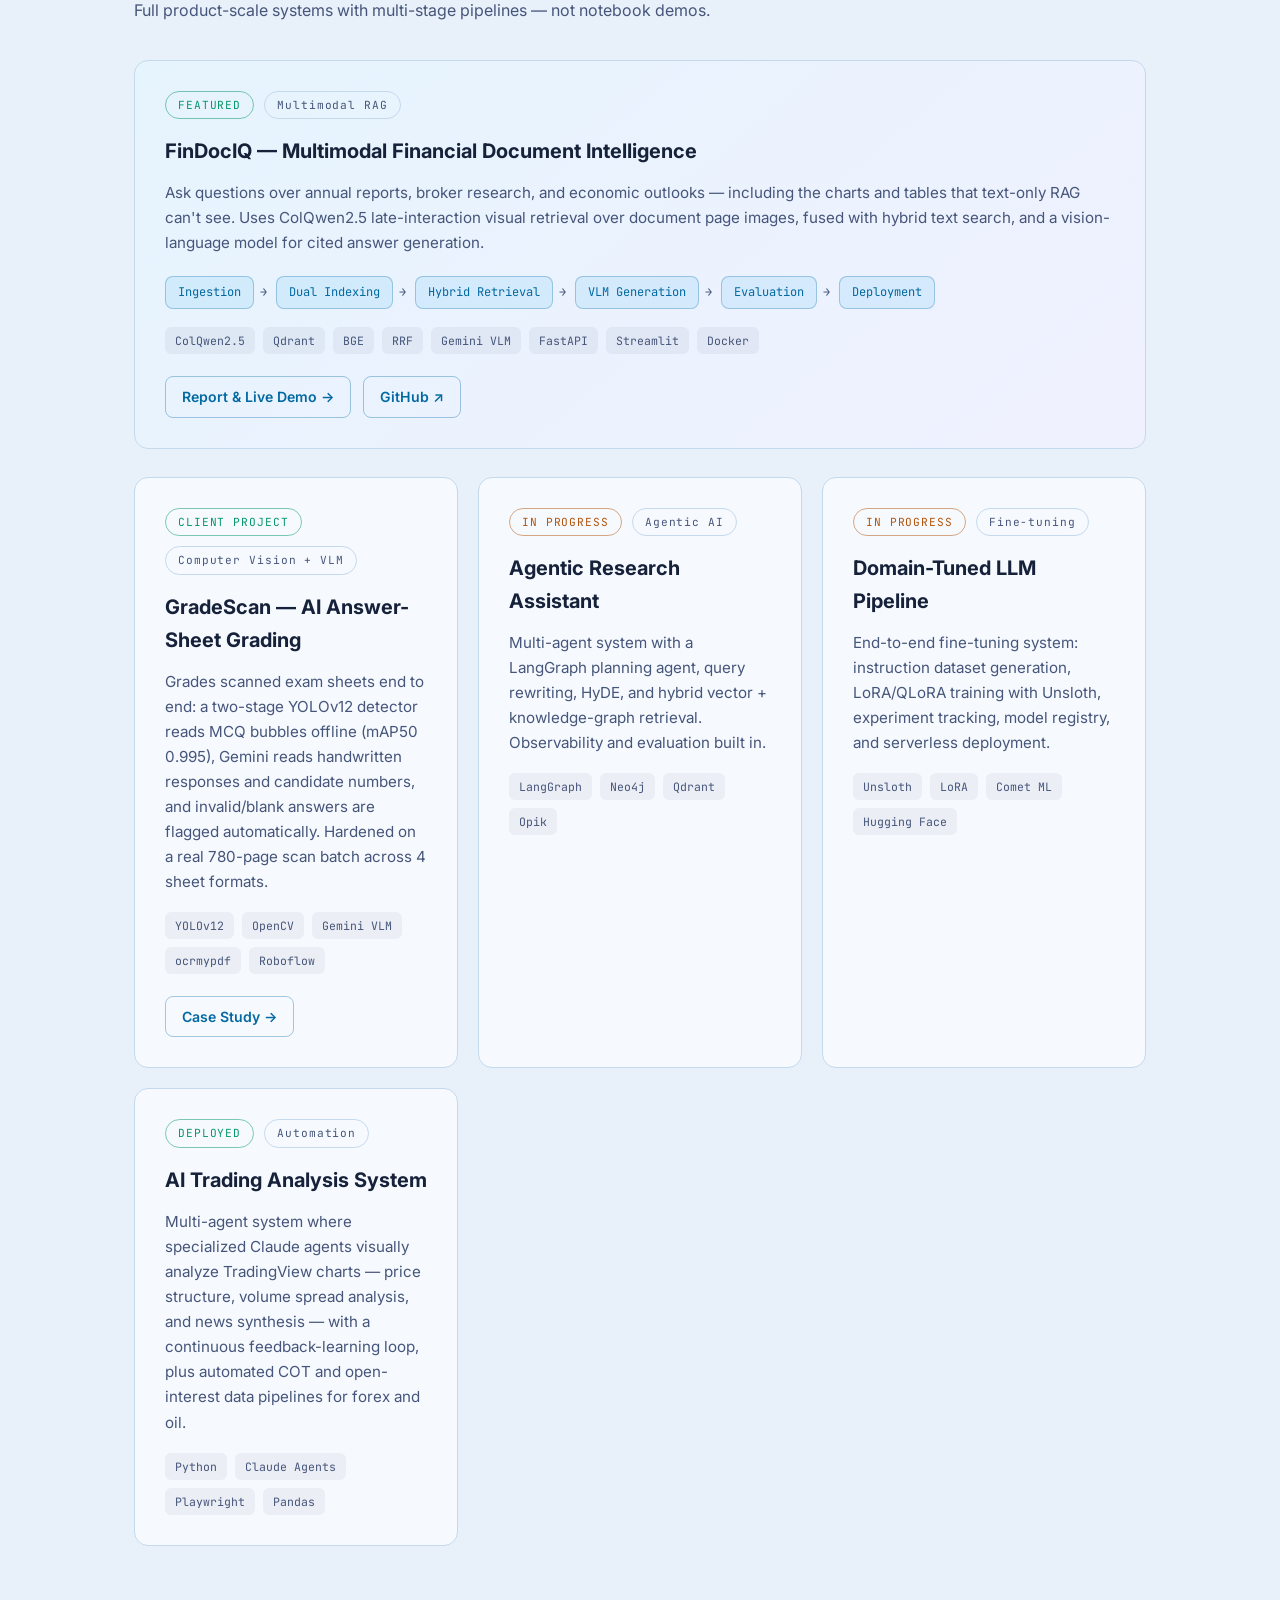
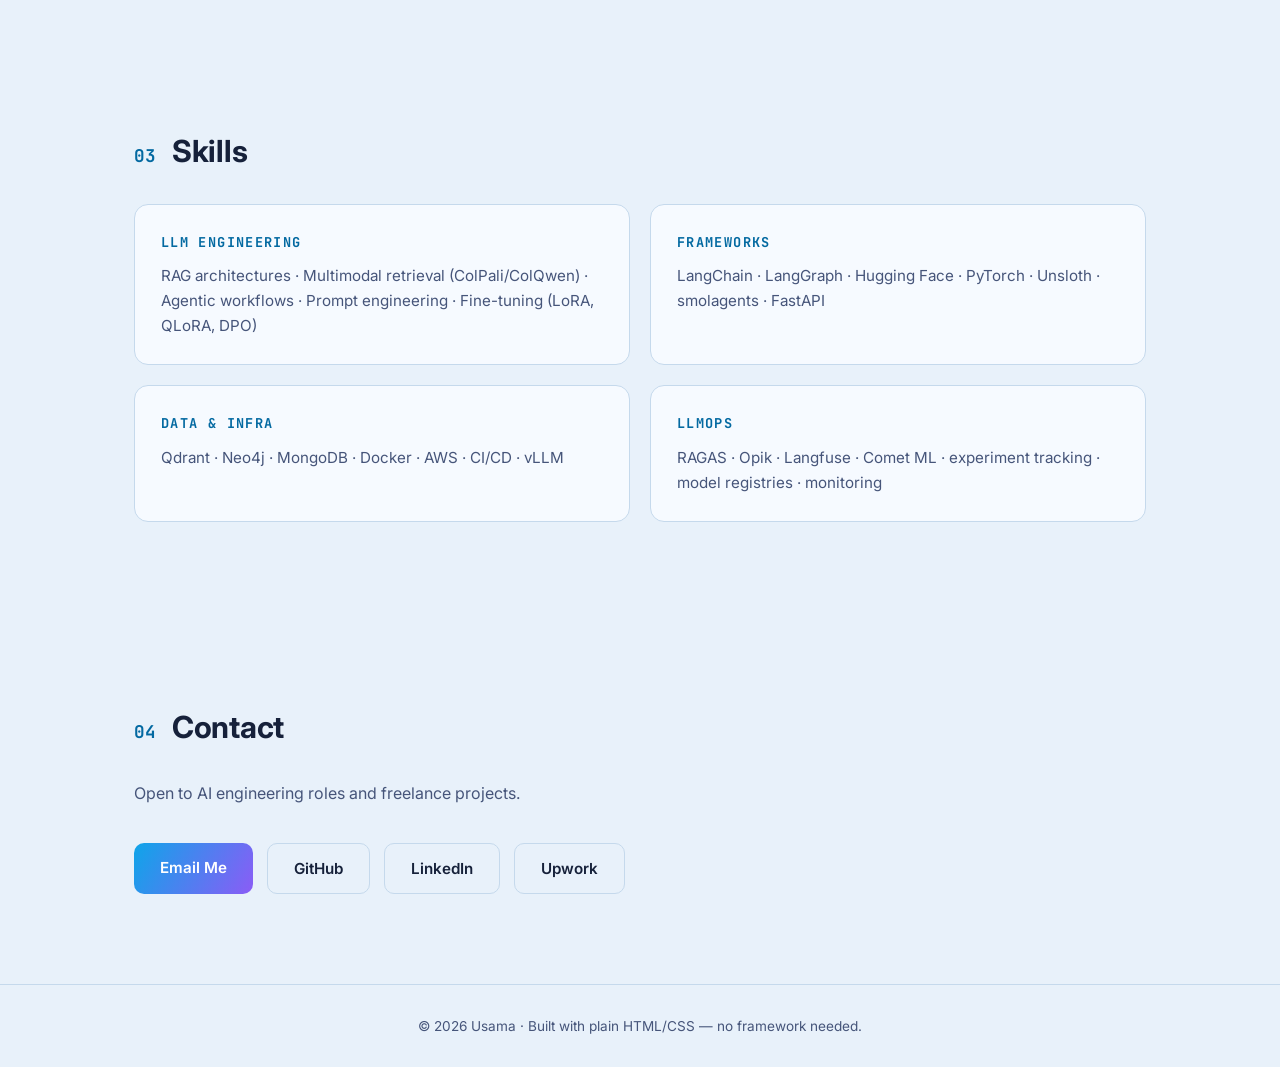
==== commit 35962fd9: "Add GradeScan answer-sheet grading case study page and project card" ====
--- a/index.html
+++ b/index.html
@@ -107,6 +107,26 @@
       <div class="project-grid">
         <article class="project">
           <div class="project-header">
+            <span class="project-tag tag-live">CLIENT PROJECT</span>
+            <span class="project-tag">Computer Vision + VLM</span>
+          </div>
+          <h3>GradeScan — AI Answer-Sheet Grading</h3>
+          <p>
+            Grades scanned exam sheets end to end: a two-stage YOLOv12 detector reads MCQ bubbles
+            offline (mAP50 0.995), Gemini reads handwritten responses and candidate numbers, and
+            invalid/blank answers are flagged automatically. Hardened on a real 780-page scan batch
+            across 4 sheet formats.
+          </p>
+          <div class="project-stack">
+            <span>YOLOv12</span><span>OpenCV</span><span>Gemini VLM</span><span>ocrmypdf</span><span>Roboflow</span>
+          </div>
+          <div class="project-links">
+            <a href="gradescan.html" class="link-btn">Case Study →</a>
+          </div>
+        </article>
+
+        <article class="project">
+          <div class="project-header">
             <span class="project-tag tag-wip">IN PROGRESS</span>
             <span class="project-tag">Agentic AI</span>
           </div>
--- a/styles.css
+++ b/styles.css
@@ -1,8 +1,8 @@
 :root {
-  --bg: #f6f8fc;
-  --bg-card: #ffffff;
-  --bg-card-hover: #eef3fb;
-  --border: #d9e2f0;
+  --bg: #e8f1fa;
+  --bg-card: #f6faff;
+  --bg-card-hover: #e0edf9;
+  --border: #c5d9ec;
   --text: #16213a;
   --text-dim: #46557a;
   --accent: #0369a1;
@@ -38,7 +38,7 @@
   position: fixed;
   top: 0; left: 0; right: 0;
   z-index: 100;
-  background: rgba(246, 248, 252, 0.88);
+  background: rgba(232, 241, 250, 0.88);
   backdrop-filter: blur(12px);
   border-bottom: 1px solid var(--border);
 }
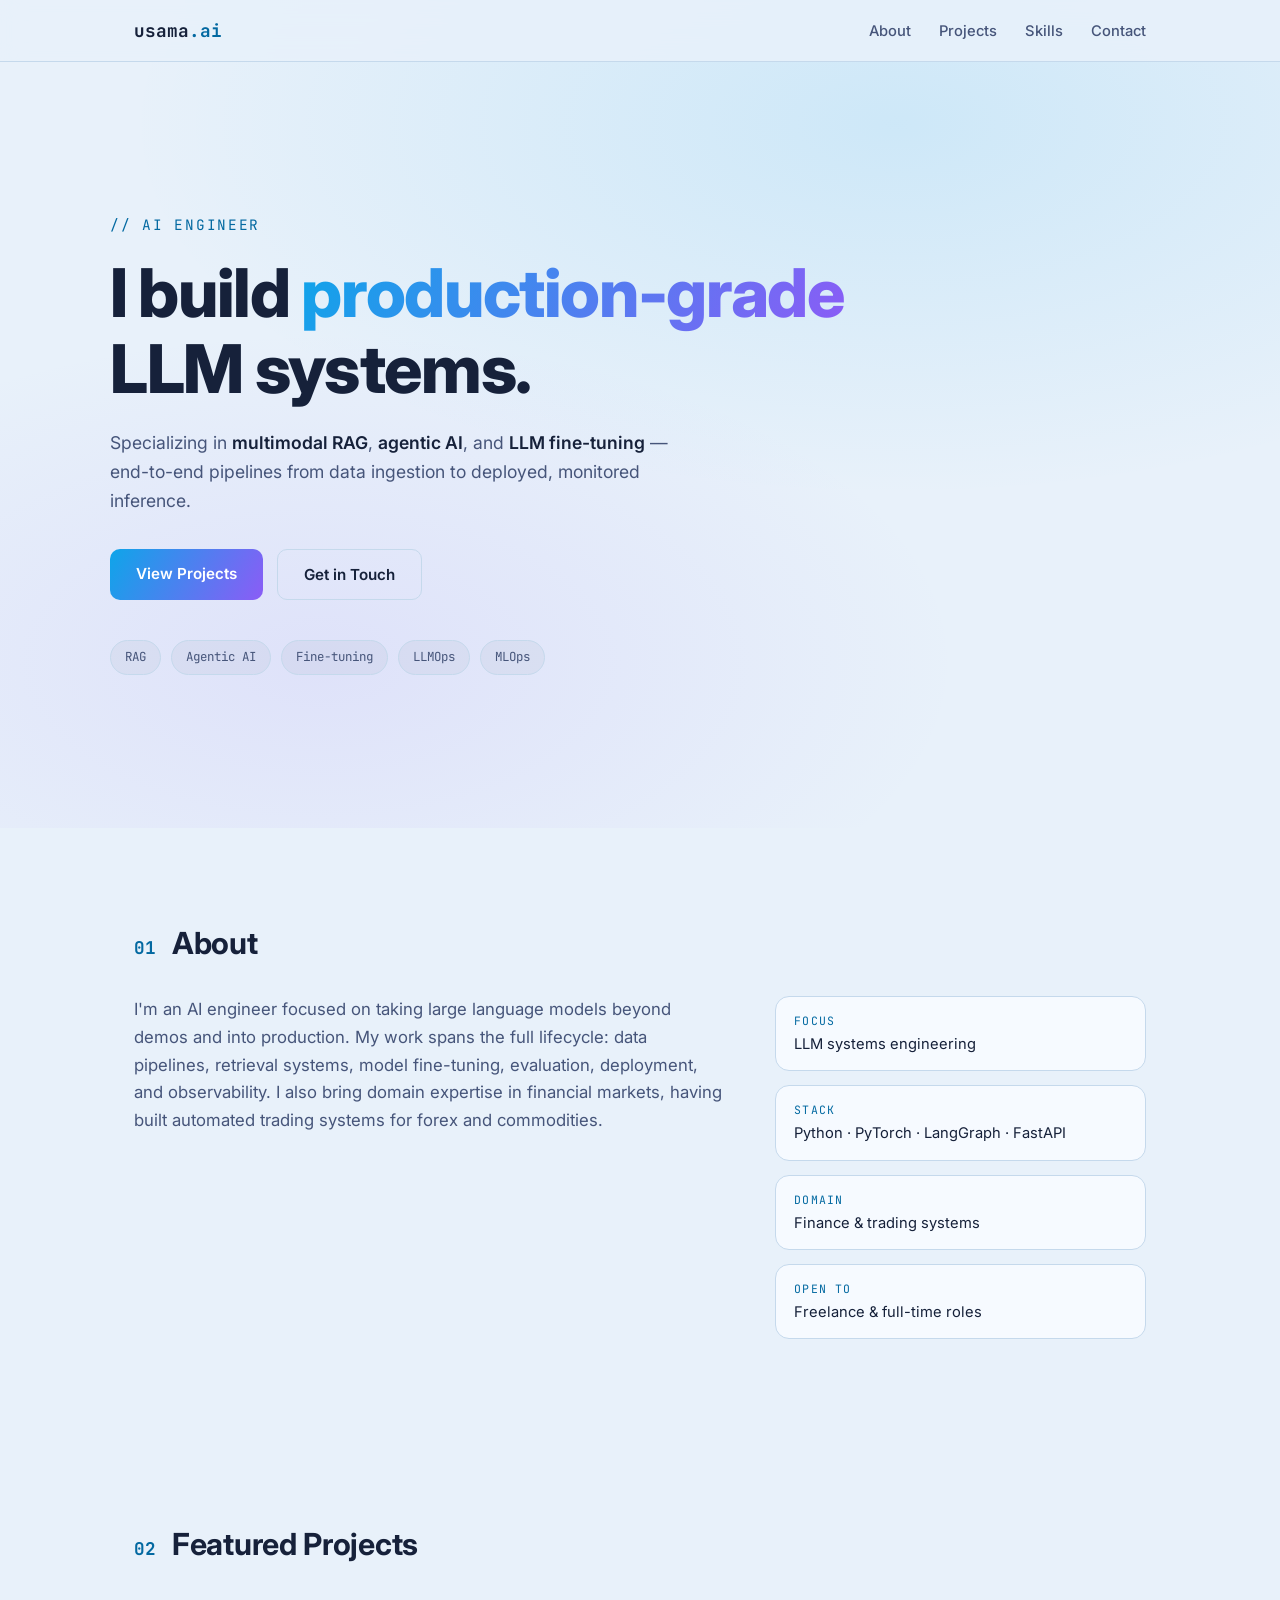
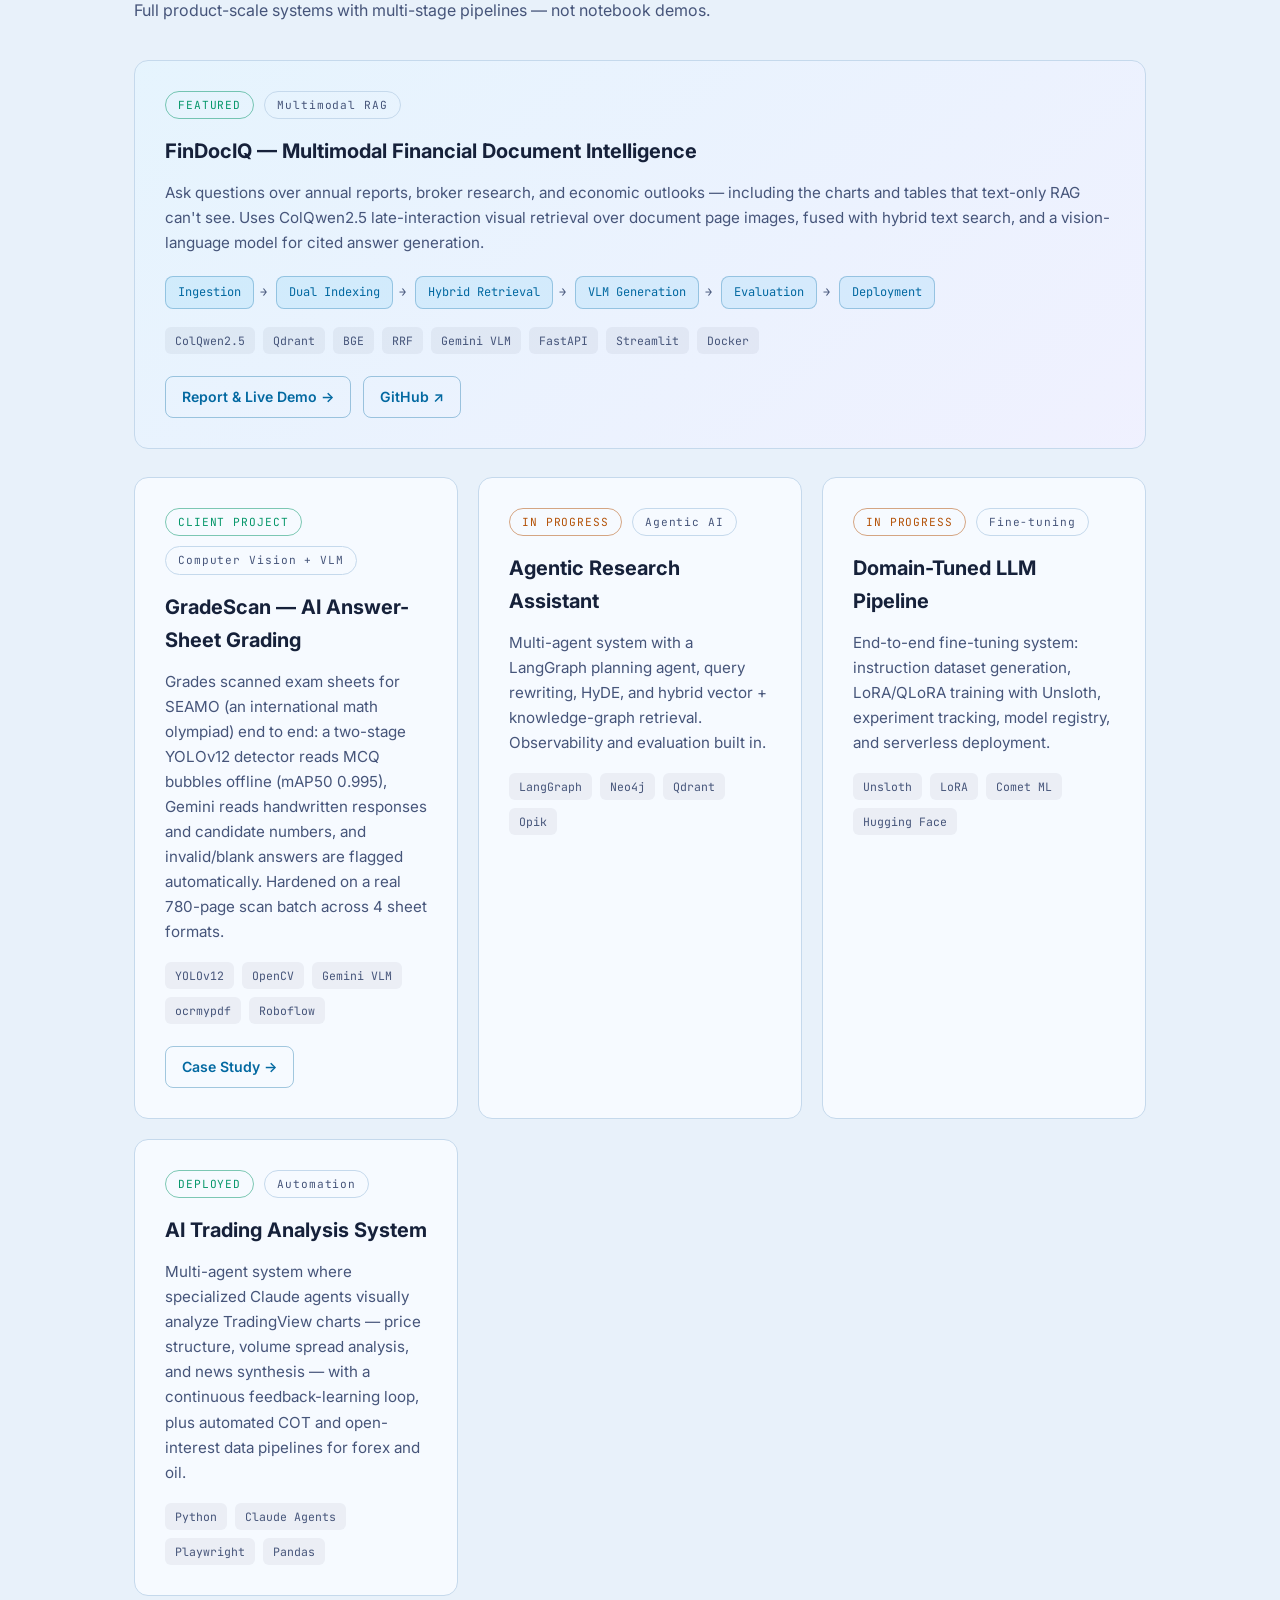
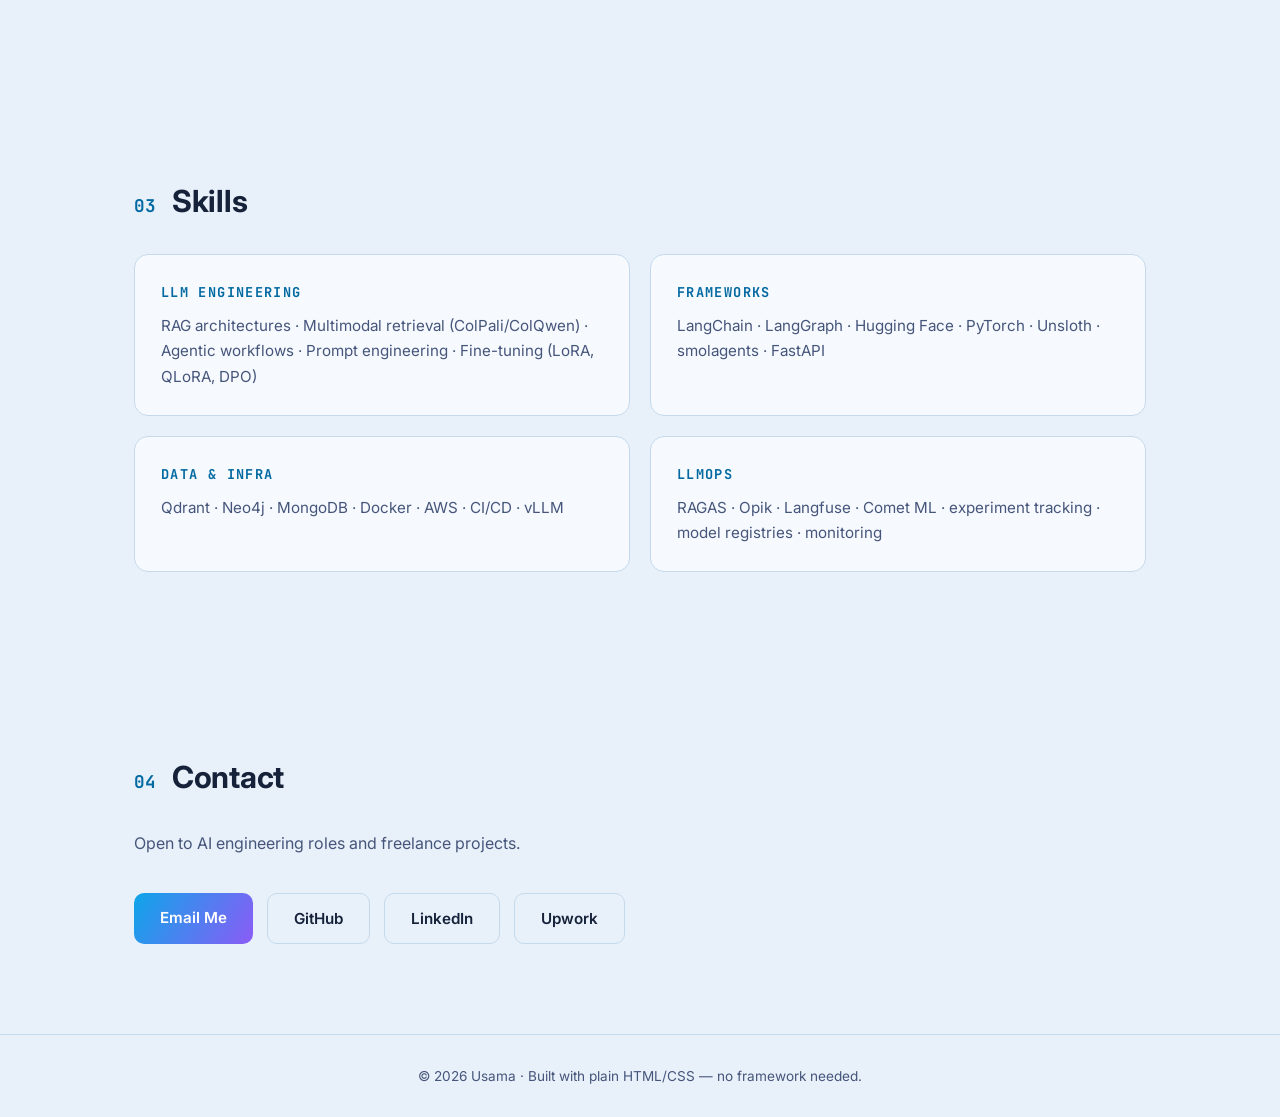
==== commit 1aab8c2c: "Name SEAMO as the GradeScan client Co-Authored-By: Claude Fable 5 <noreply@anthropic.com>" ====
--- a/index.html
+++ b/index.html
@@ -112,10 +112,10 @@
           </div>
           <h3>GradeScan — AI Answer-Sheet Grading</h3>
           <p>
-            Grades scanned exam sheets end to end: a two-stage YOLOv12 detector reads MCQ bubbles
-            offline (mAP50 0.995), Gemini reads handwritten responses and candidate numbers, and
-            invalid/blank answers are flagged automatically. Hardened on a real 780-page scan batch
-            across 4 sheet formats.
+            Grades scanned exam sheets for SEAMO (an international math olympiad) end to end: a
+            two-stage YOLOv12 detector reads MCQ bubbles offline (mAP50 0.995), Gemini reads
+            handwritten responses and candidate numbers, and invalid/blank answers are flagged
+            automatically. Hardened on a real 780-page scan batch across 4 sheet formats.
           </p>
           <div class="project-stack">
             <span>YOLOv12</span><span>OpenCV</span><span>Gemini VLM</span><span>ocrmypdf</span><span>Roboflow</span>
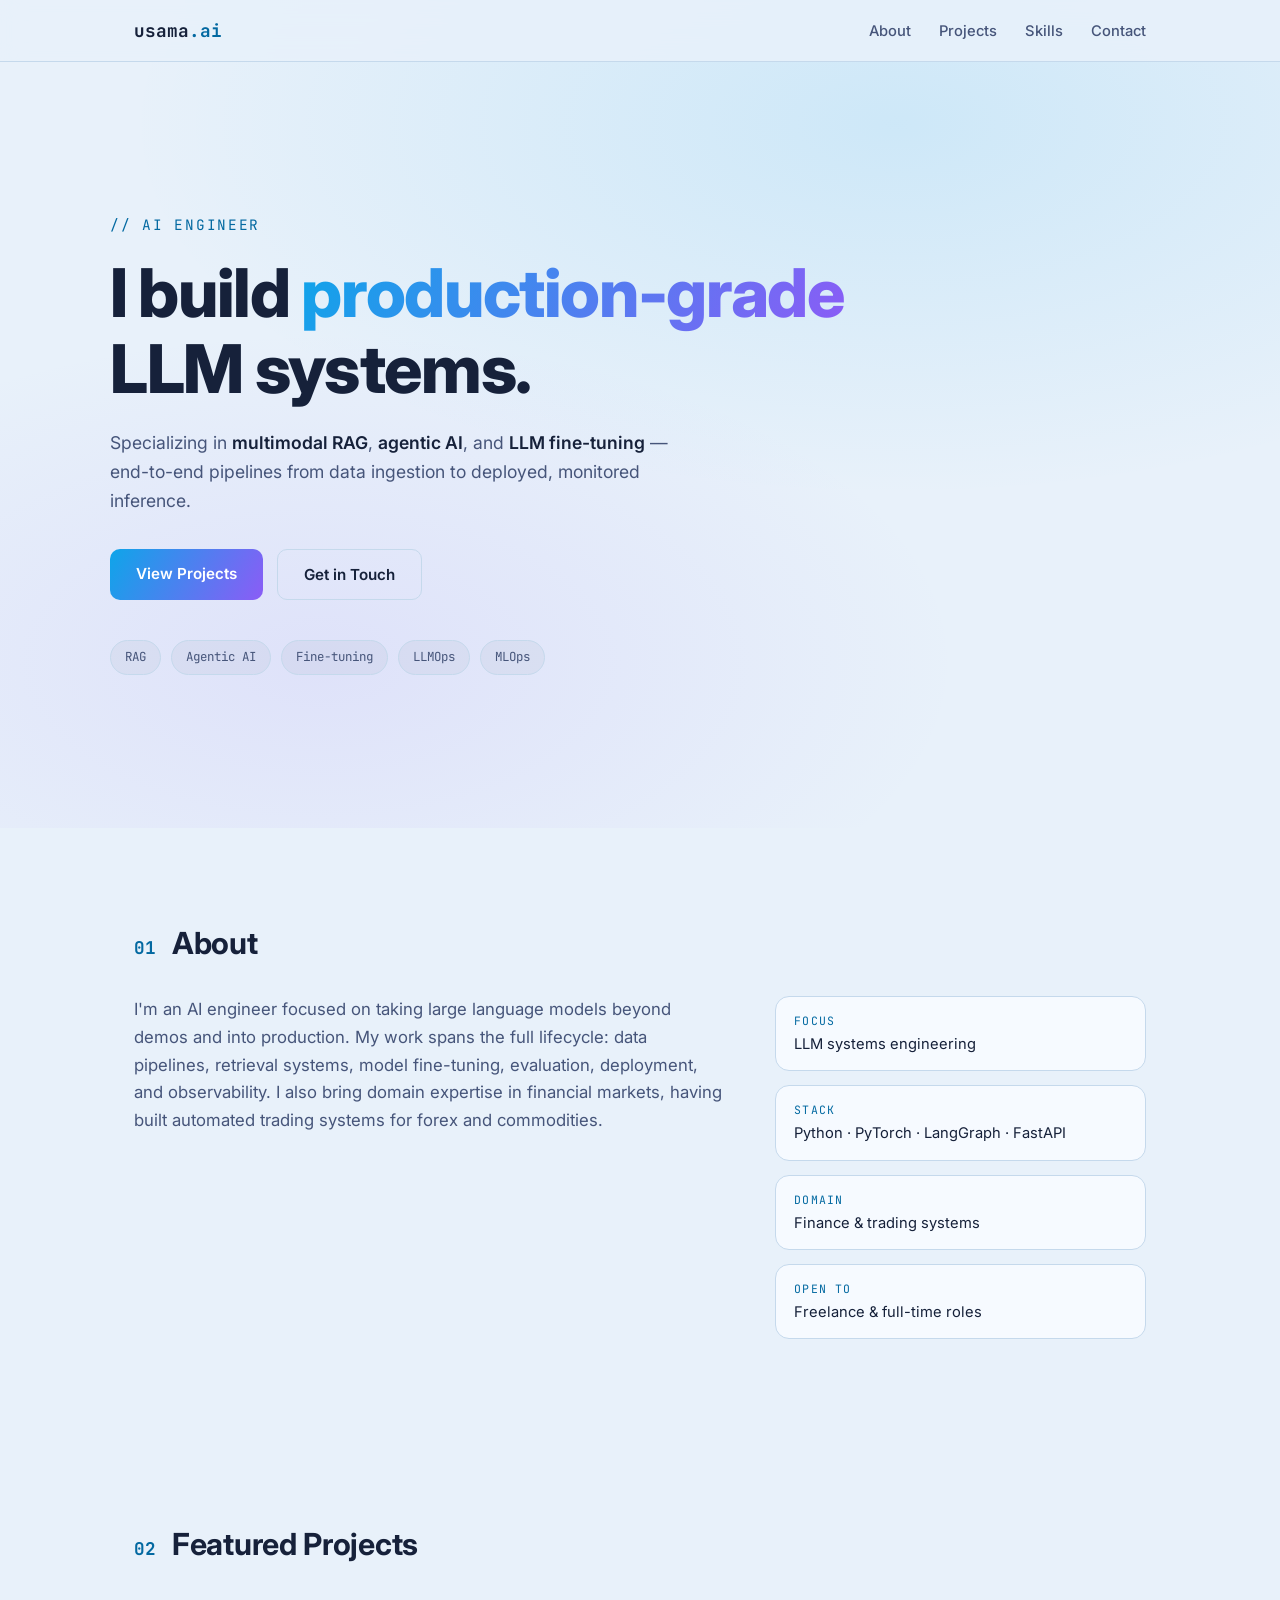
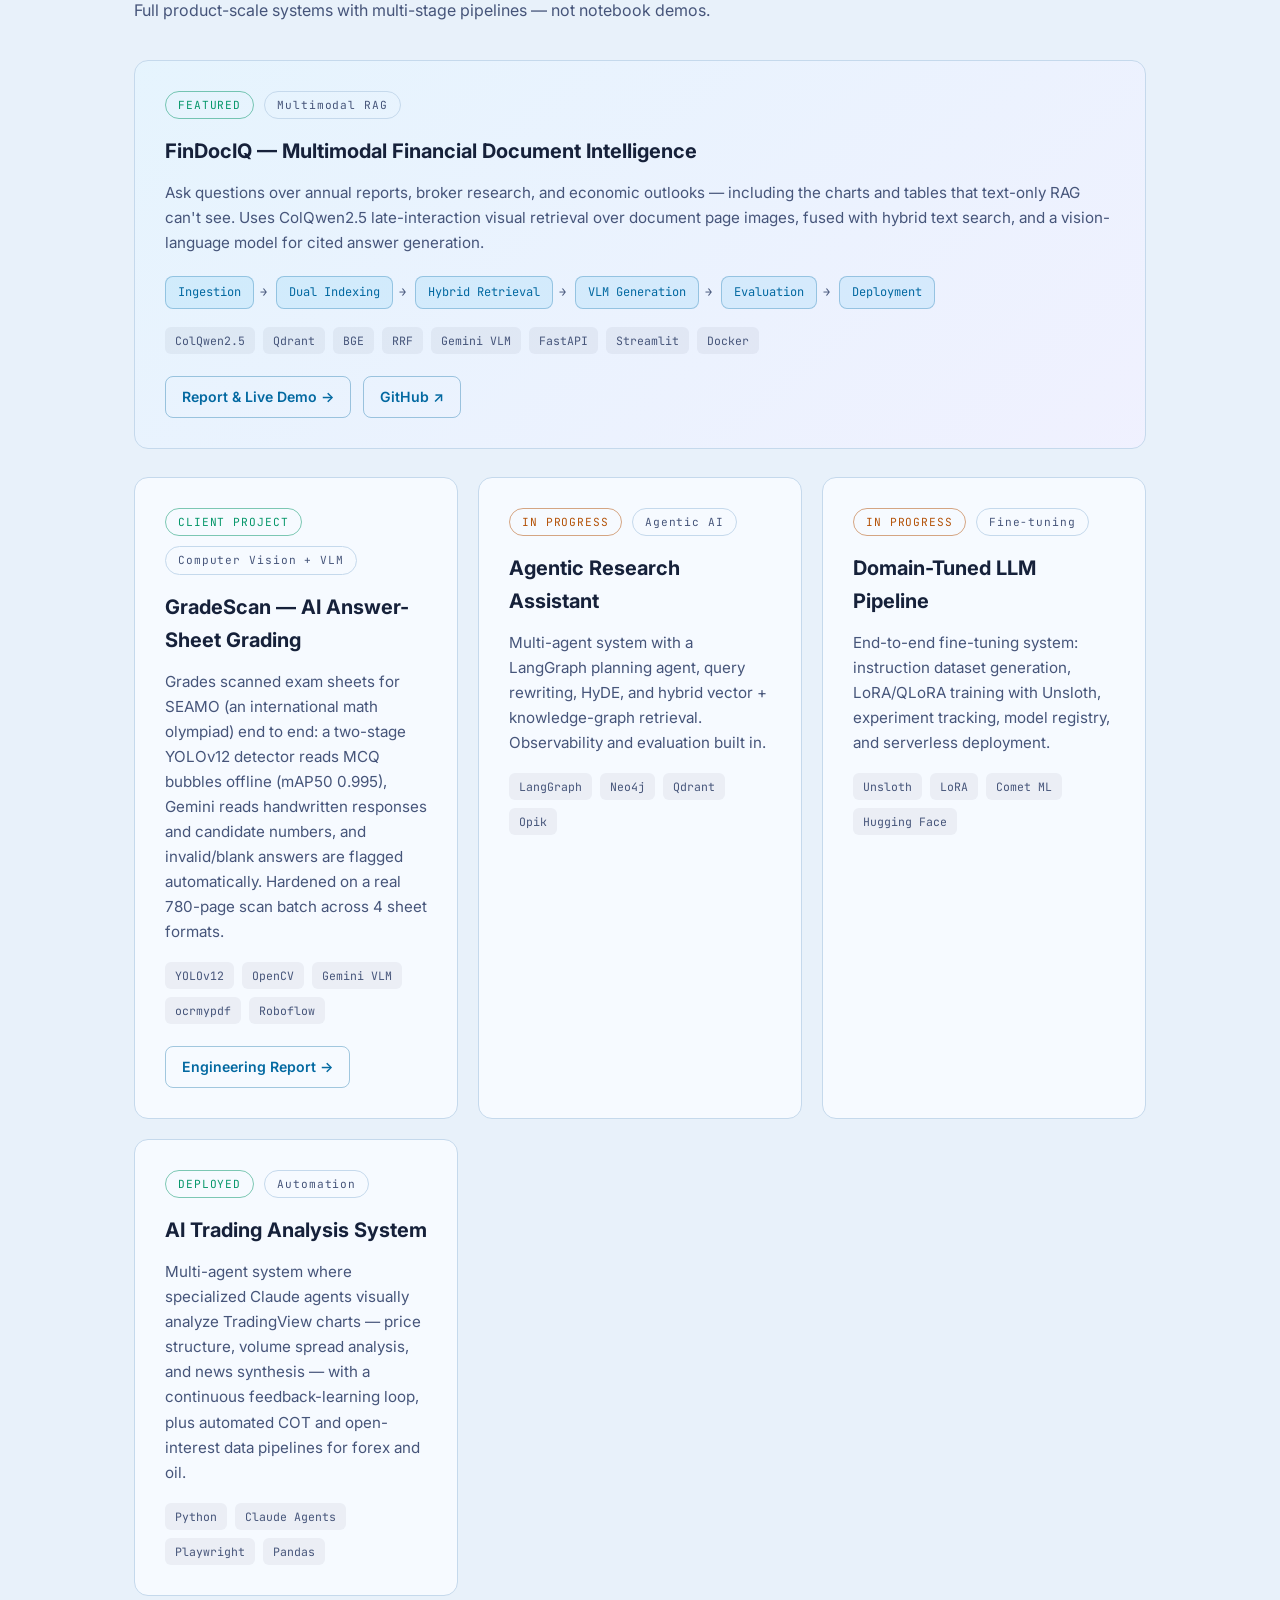
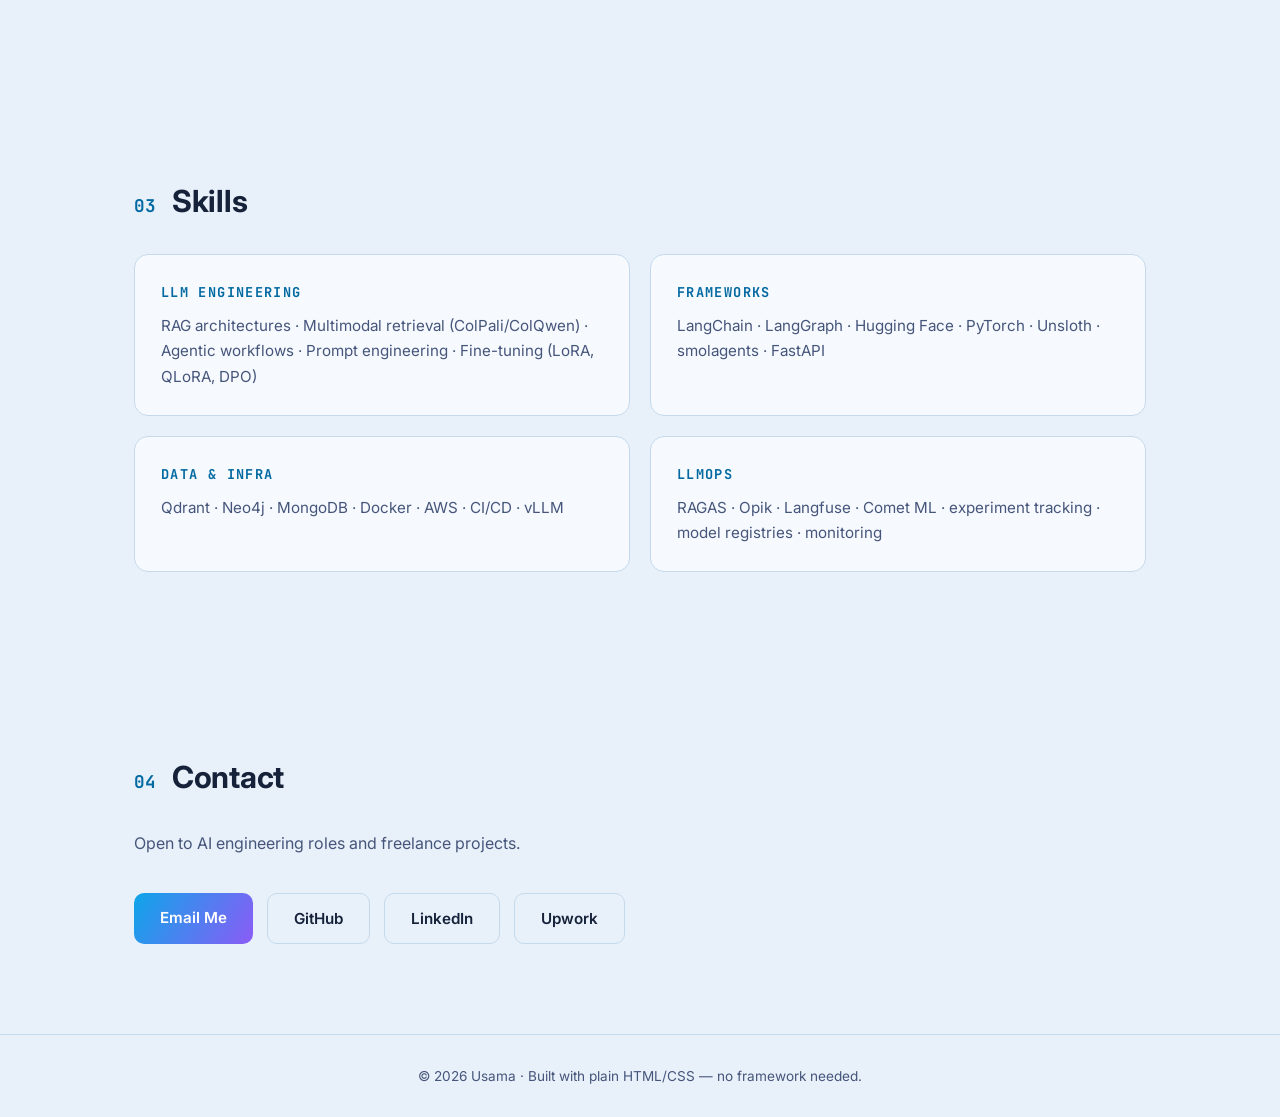
==== commit 0d278025: "Add real project artifacts to GradeScan report and rename Case Study to Engineering Report Co-Author" ====
--- a/index.html
+++ b/index.html
@@ -121,7 +121,7 @@
             <span>YOLOv12</span><span>OpenCV</span><span>Gemini VLM</span><span>ocrmypdf</span><span>Roboflow</span>
           </div>
           <div class="project-links">
-            <a href="gradescan.html" class="link-btn">Case Study →</a>
+            <a href="gradescan.html" class="link-btn">Engineering Report →</a>
           </div>
         </article>
 
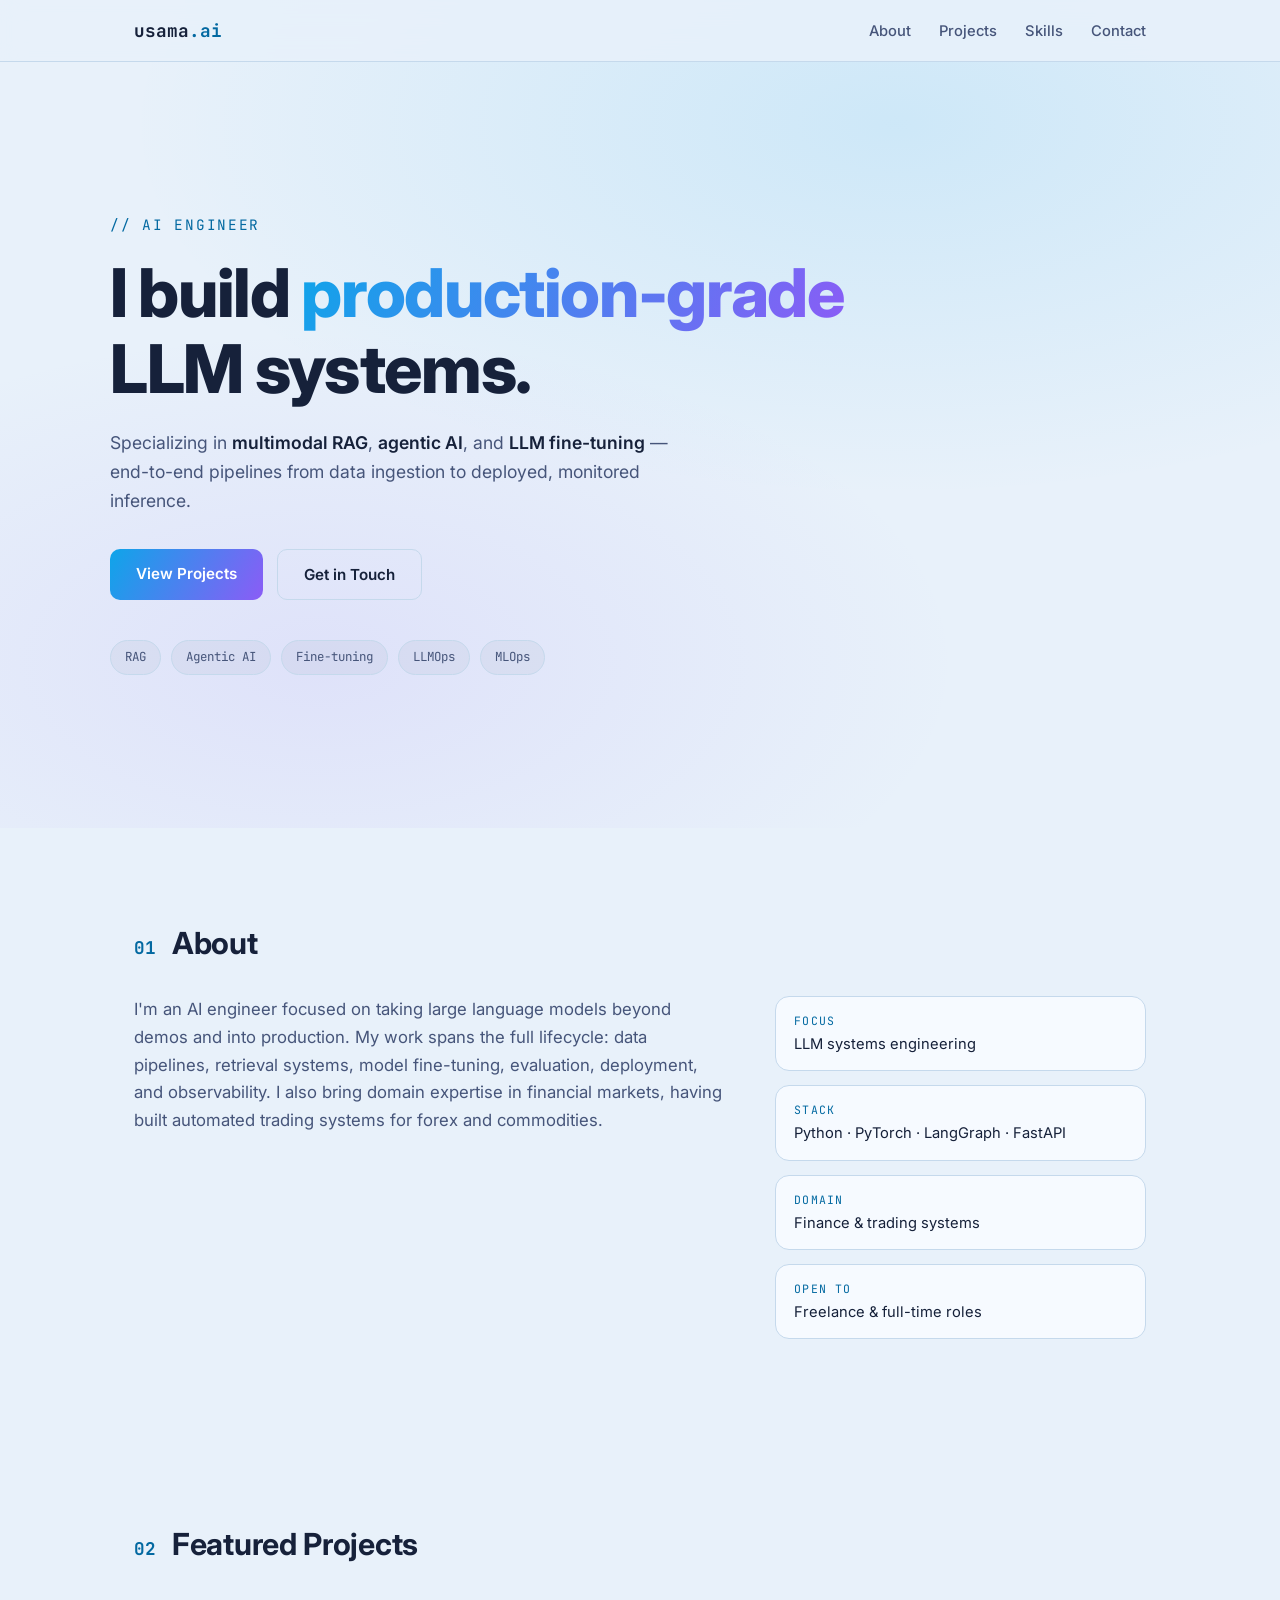
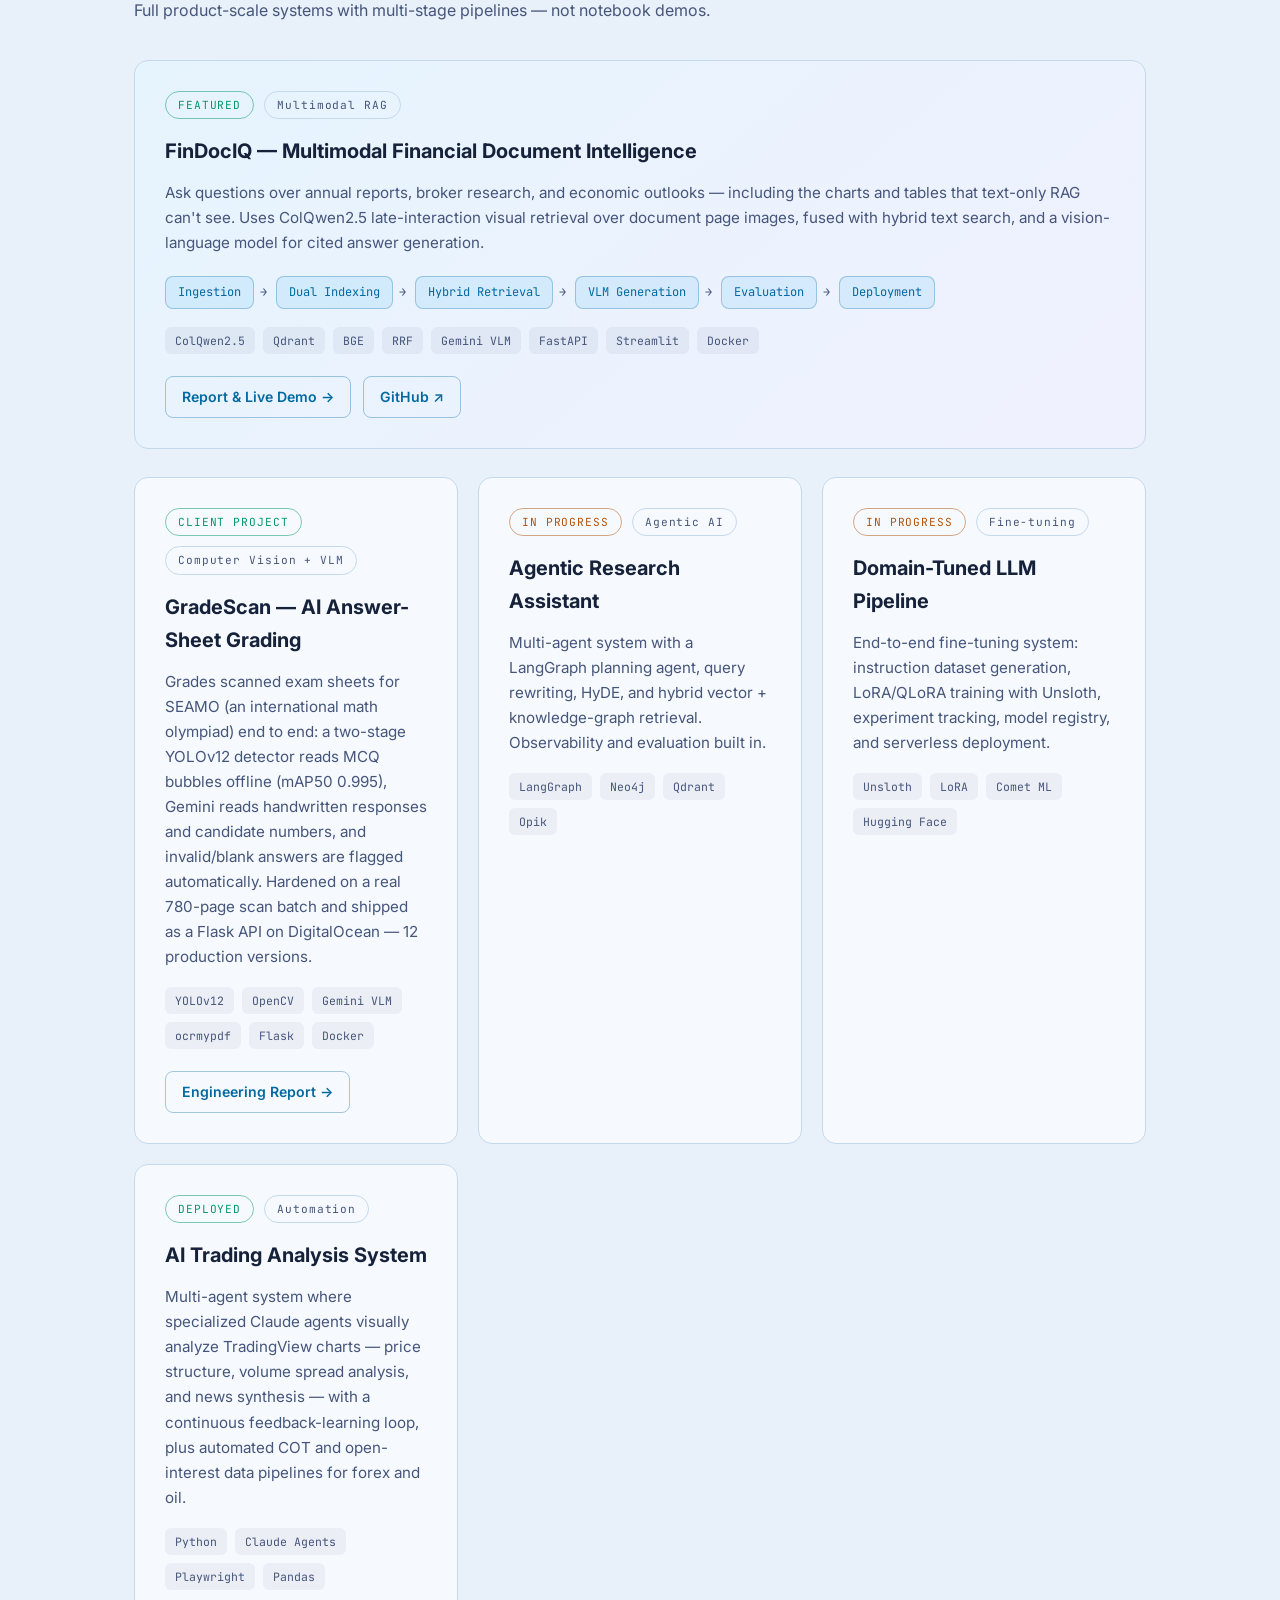
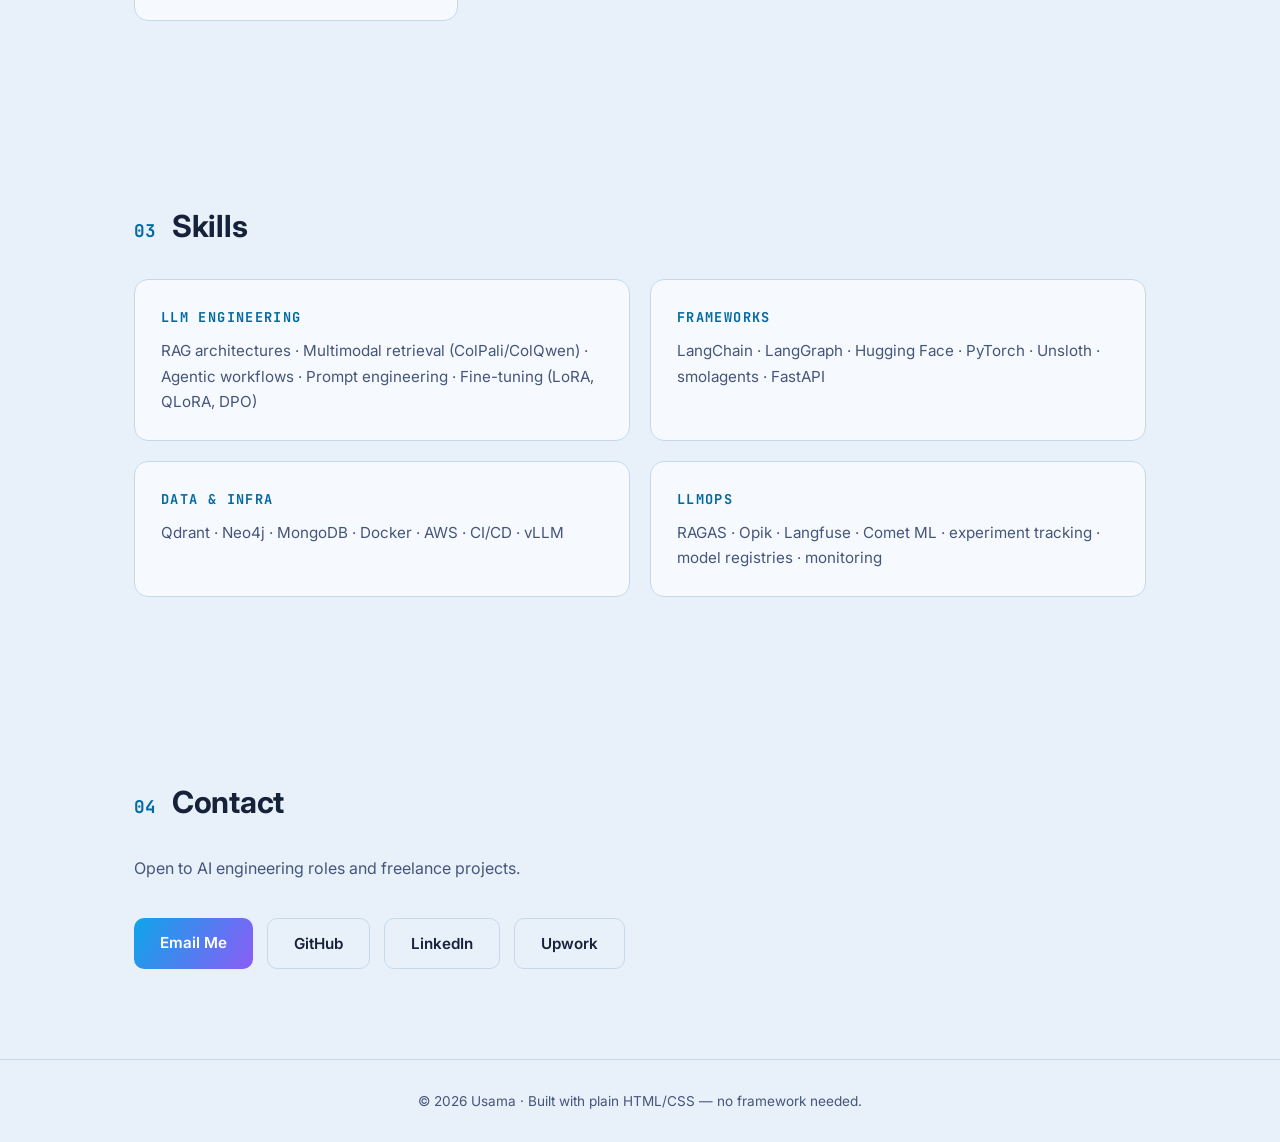
==== commit b515c55c: "Add per-version figures, horizontal v3 pipeline strip, and production deployment section Co-Authored" ====
--- a/index.html
+++ b/index.html
@@ -115,10 +115,11 @@
             Grades scanned exam sheets for SEAMO (an international math olympiad) end to end: a
             two-stage YOLOv12 detector reads MCQ bubbles offline (mAP50 0.995), Gemini reads
             handwritten responses and candidate numbers, and invalid/blank answers are flagged
-            automatically. Hardened on a real 780-page scan batch across 4 sheet formats.
-          </p>
-          <div class="project-stack">
-            <span>YOLOv12</span><span>OpenCV</span><span>Gemini VLM</span><span>ocrmypdf</span><span>Roboflow</span>
+            automatically. Hardened on a real 780-page scan batch and shipped as a Flask API
+            on DigitalOcean — 12 production versions.
+          </p>
+          <div class="project-stack">
+            <span>YOLOv12</span><span>OpenCV</span><span>Gemini VLM</span><span>ocrmypdf</span><span>Flask</span><span>Docker</span>
           </div>
           <div class="project-links">
             <a href="gradescan.html" class="link-btn">Engineering Report →</a>
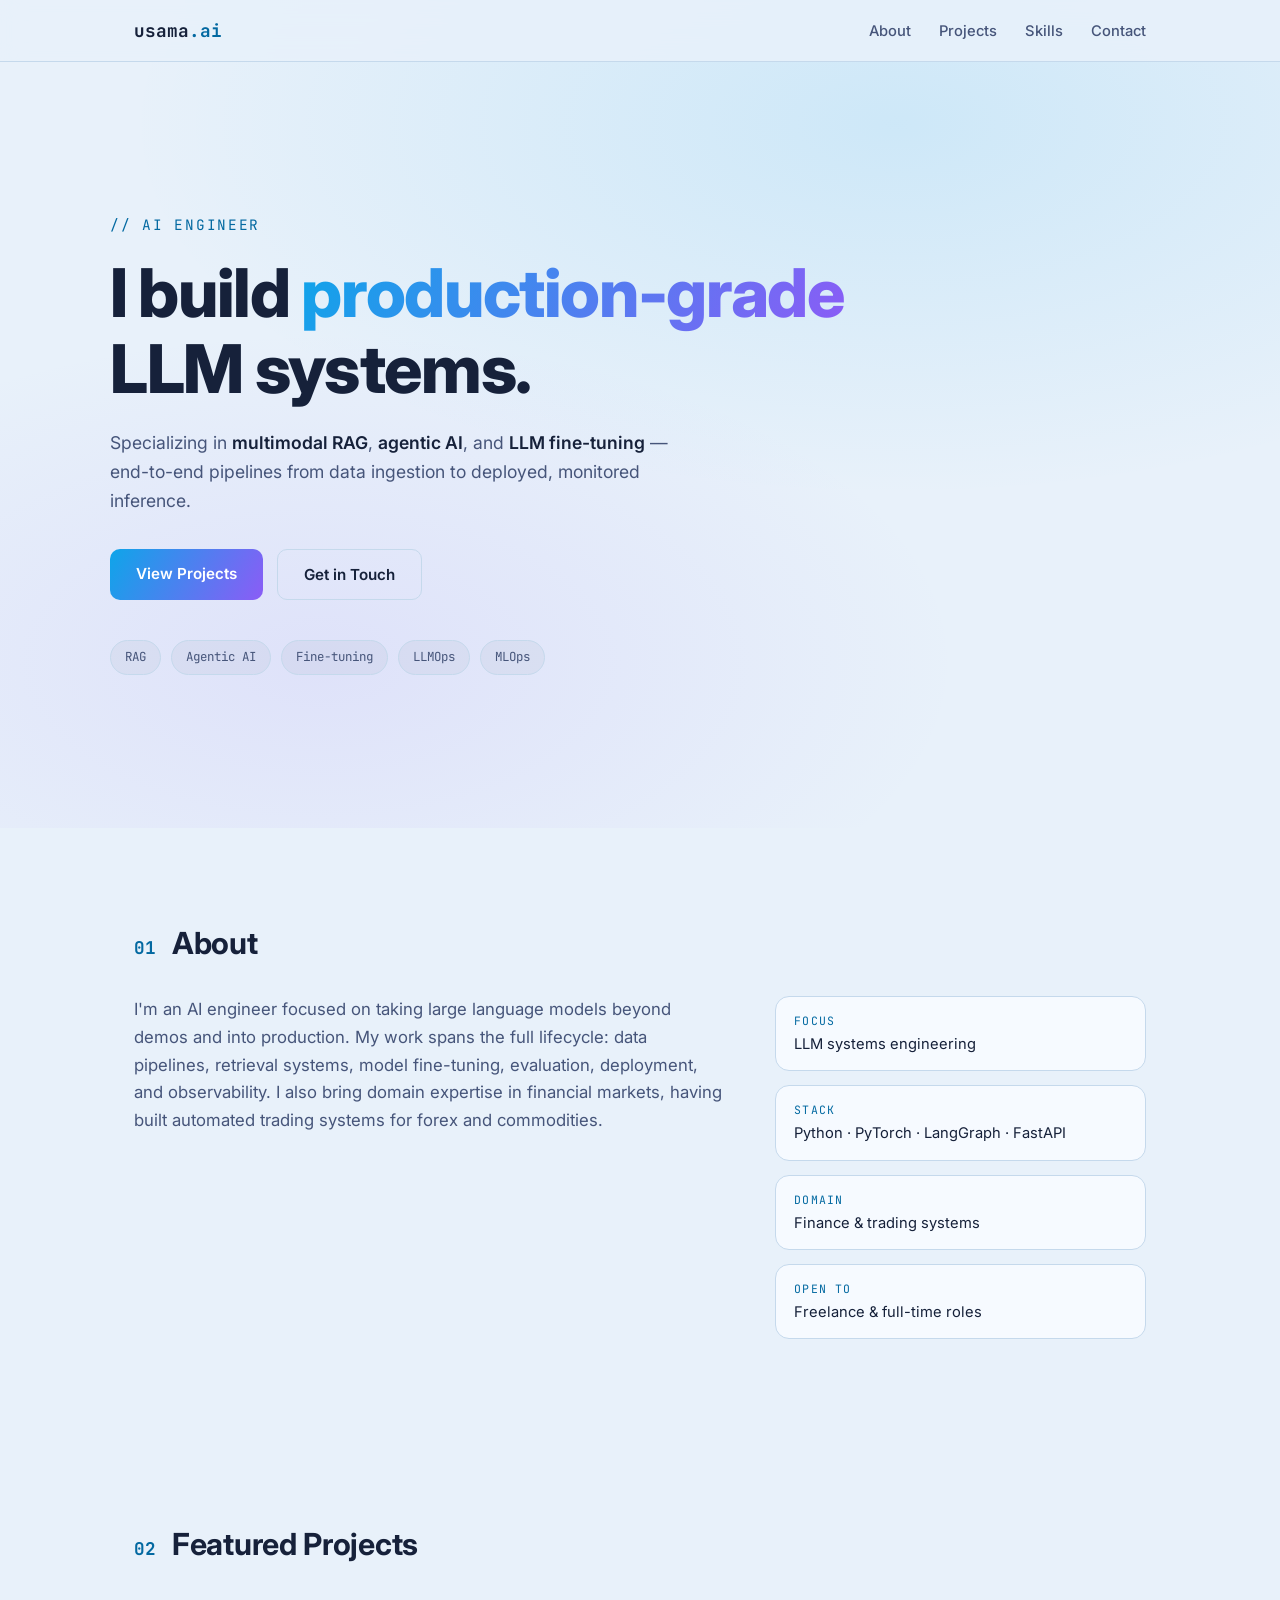
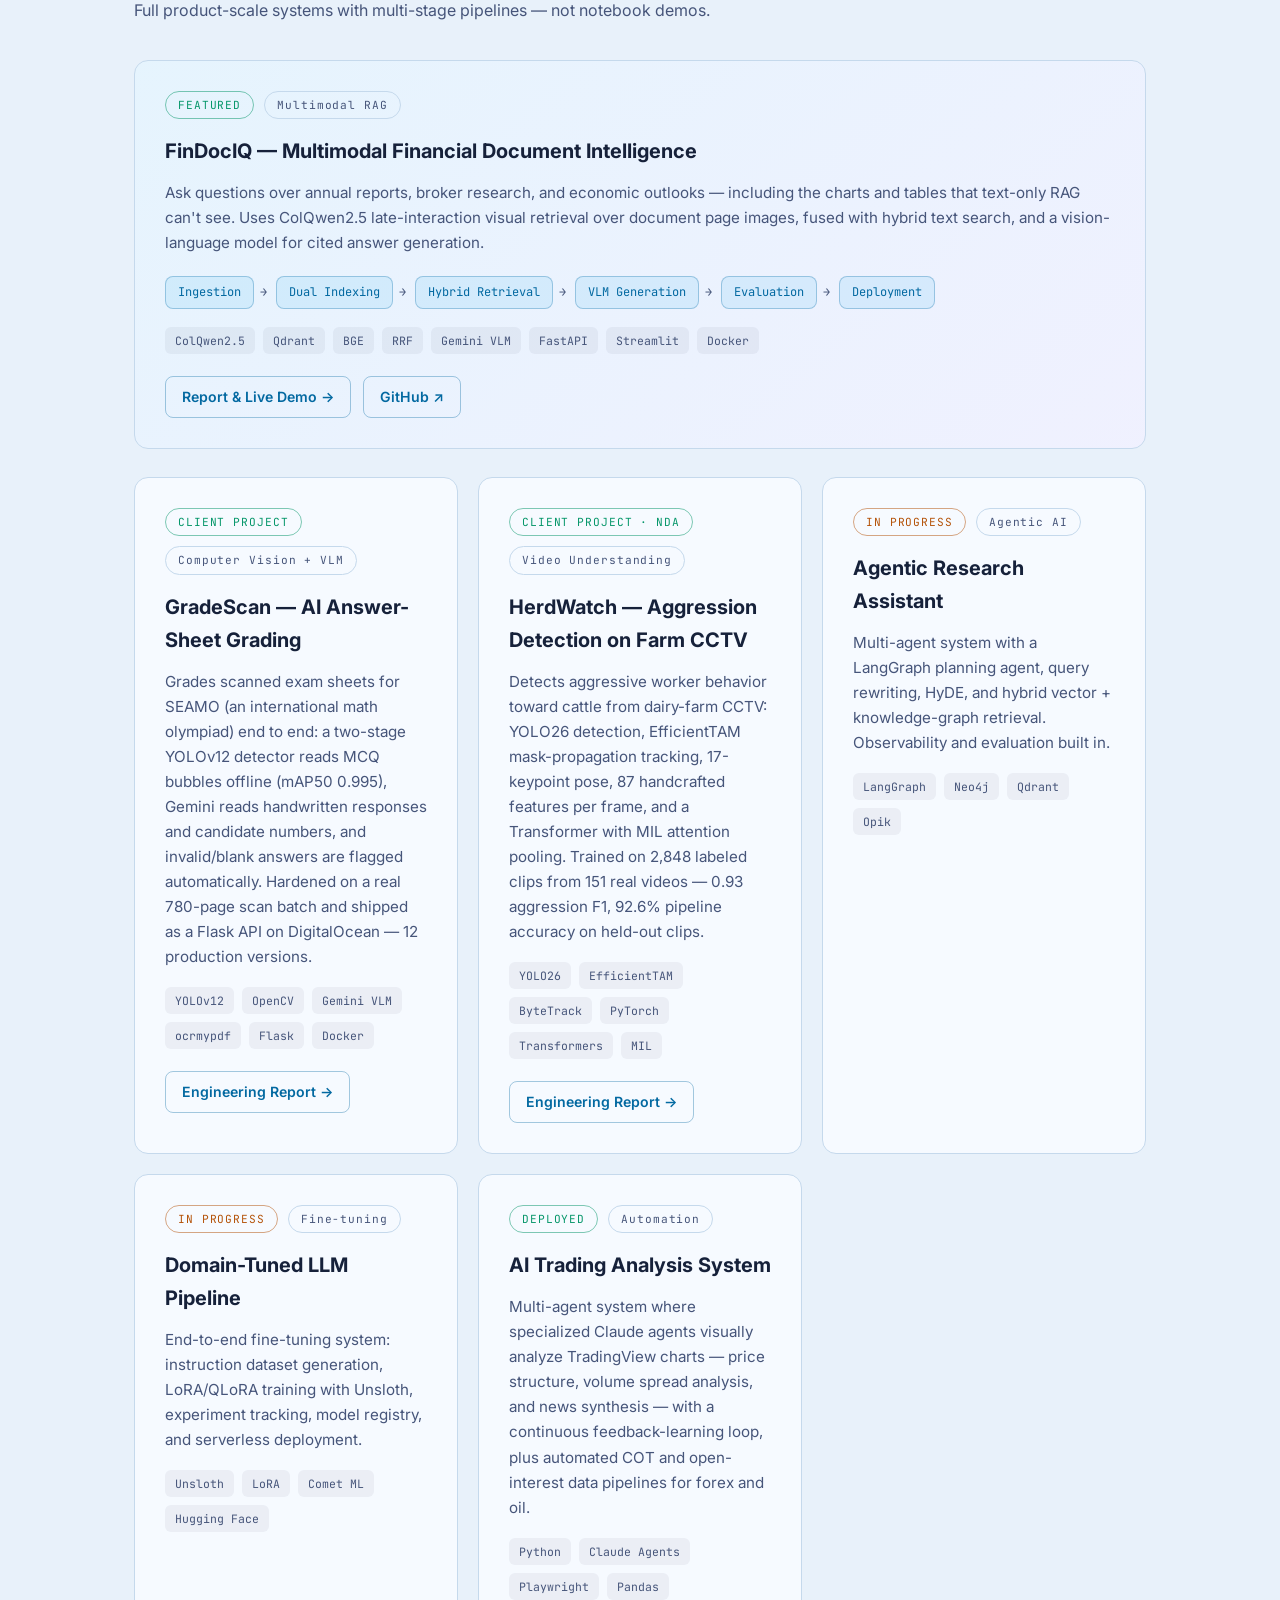
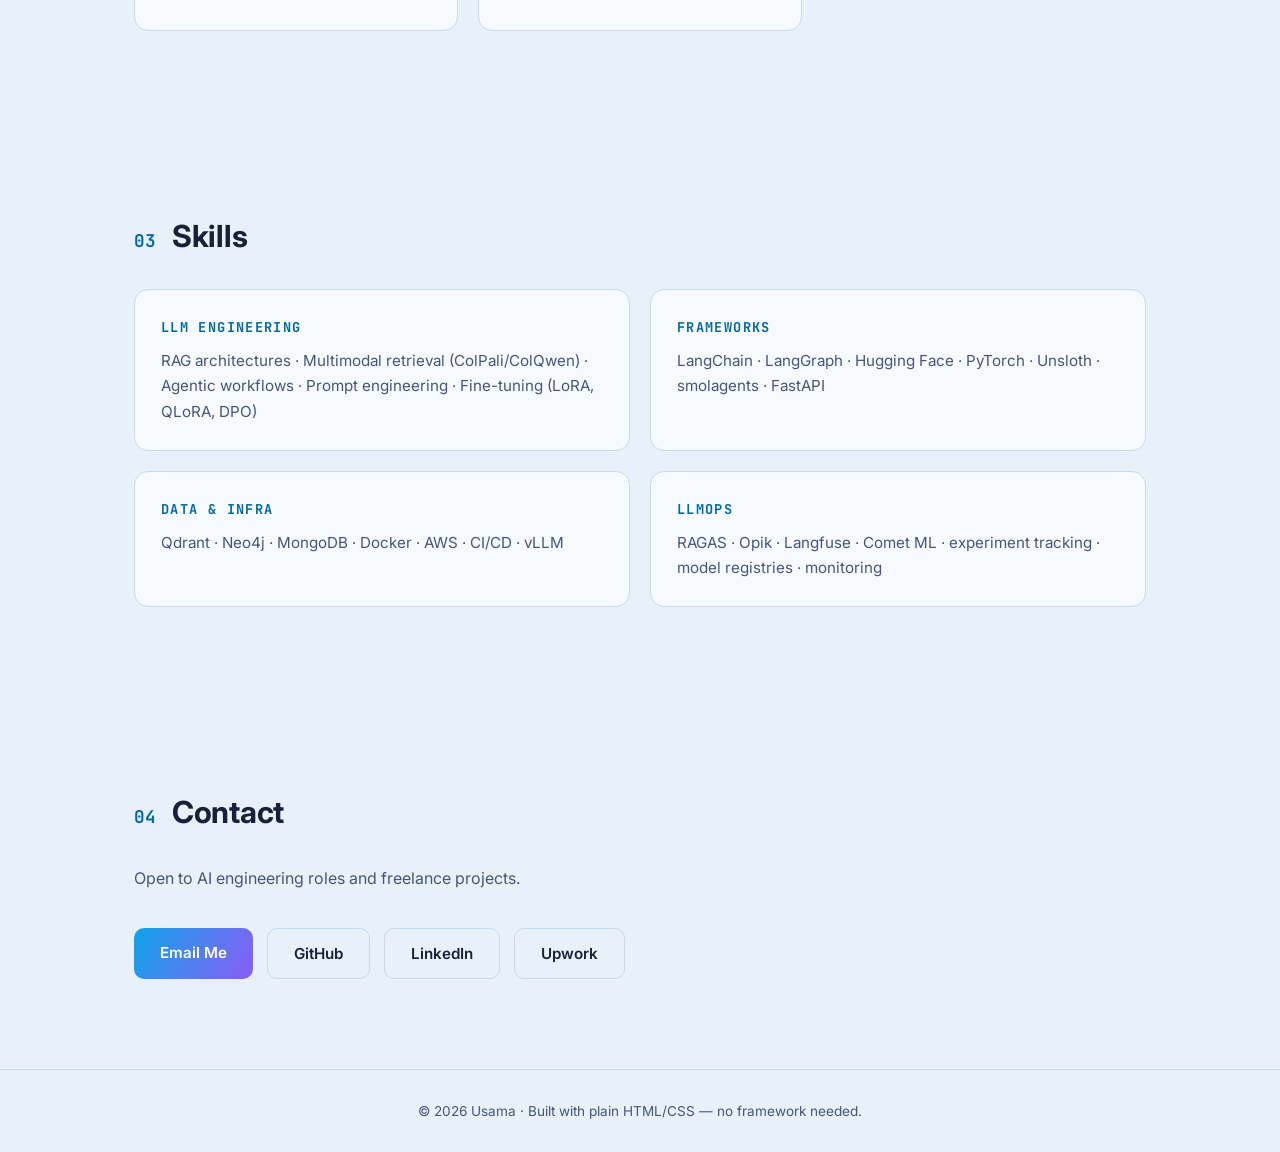
==== commit 1ac36e9b: "Add HerdWatch engineering report: aggression detection on dairy-farm CCTV" ====
--- a/index.html
+++ b/index.html
@@ -128,6 +128,26 @@
 
         <article class="project">
           <div class="project-header">
+            <span class="project-tag tag-live">CLIENT PROJECT · NDA</span>
+            <span class="project-tag">Video Understanding</span>
+          </div>
+          <h3>HerdWatch — Aggression Detection on Farm CCTV</h3>
+          <p>
+            Detects aggressive worker behavior toward cattle from dairy-farm CCTV: YOLO26 detection,
+            EfficientTAM mask-propagation tracking, 17-keypoint pose, 87 handcrafted features per
+            frame, and a Transformer with MIL attention pooling. Trained on 2,848 labeled clips from
+            151 real videos — 0.93 aggression F1, 92.6% pipeline accuracy on held-out clips.
+          </p>
+          <div class="project-stack">
+            <span>YOLO26</span><span>EfficientTAM</span><span>ByteTrack</span><span>PyTorch</span><span>Transformers</span><span>MIL</span>
+          </div>
+          <div class="project-links">
+            <a href="herdwatch.html" class="link-btn">Engineering Report →</a>
+          </div>
+        </article>
+
+        <article class="project">
+          <div class="project-header">
             <span class="project-tag tag-wip">IN PROGRESS</span>
             <span class="project-tag">Agentic AI</span>
           </div>
